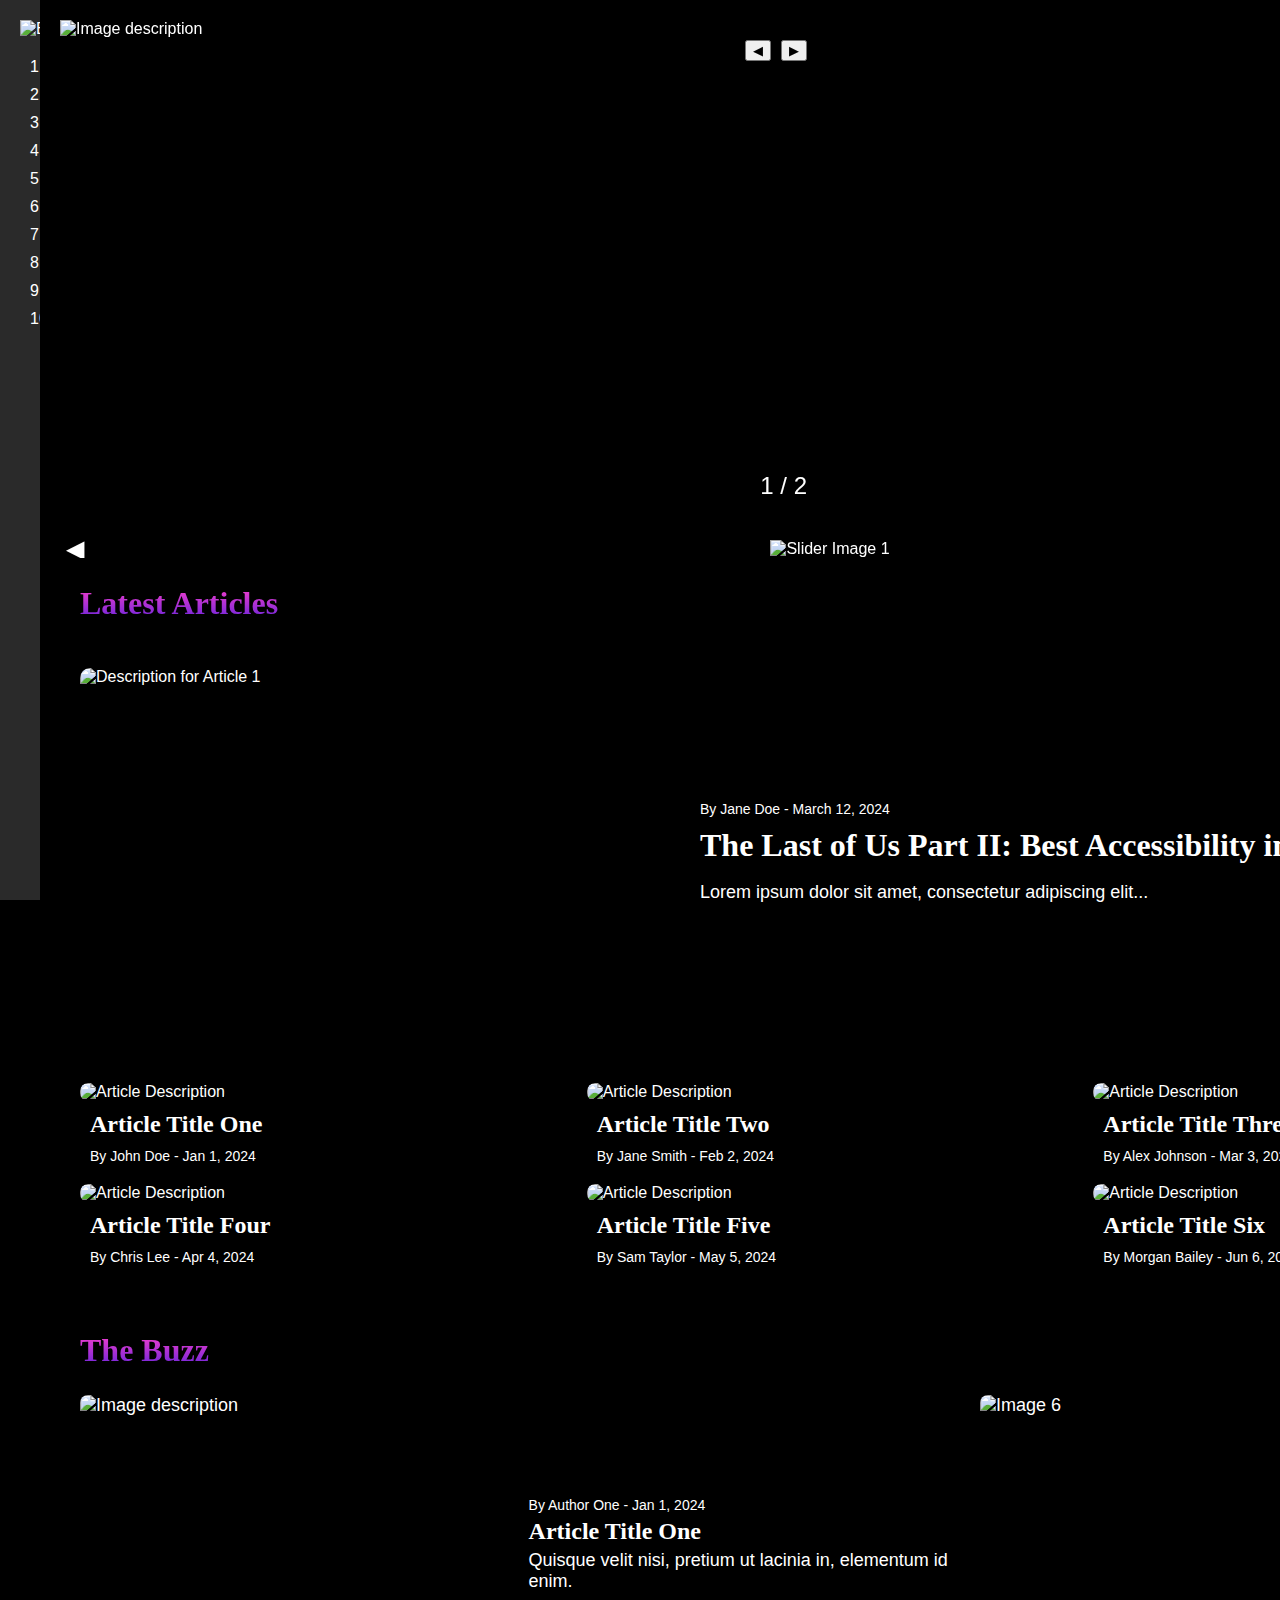
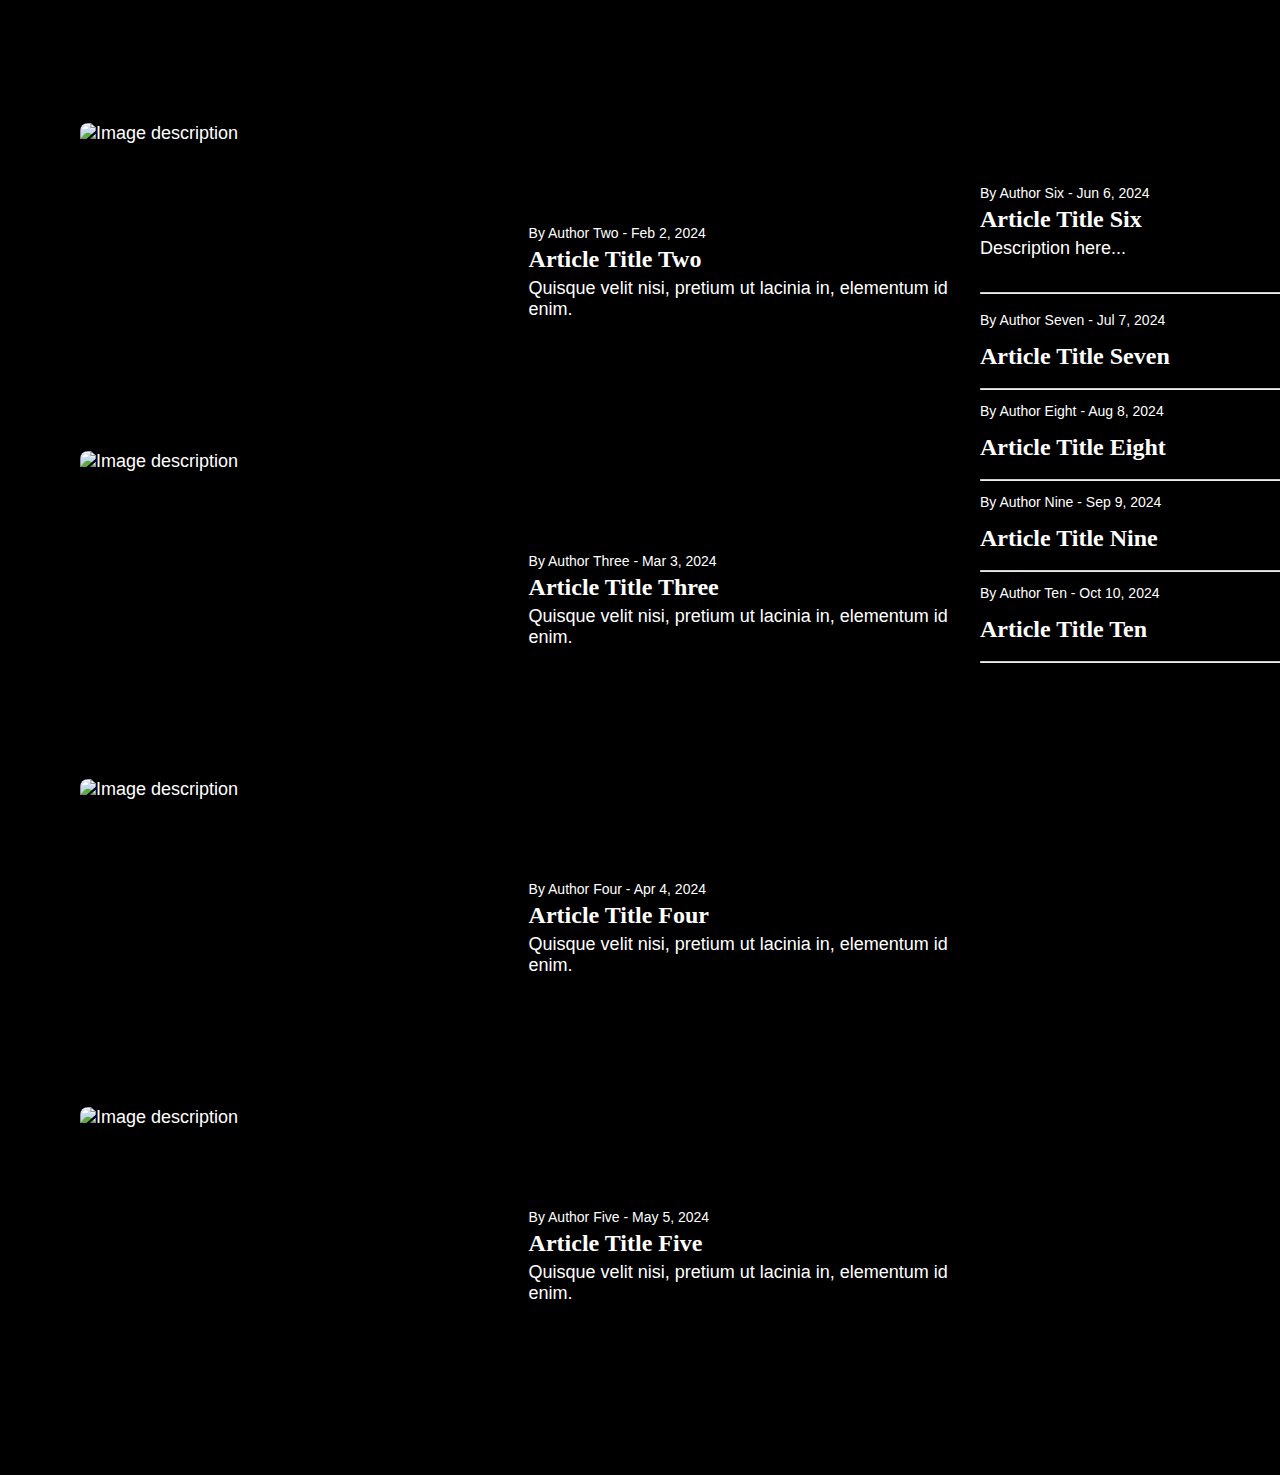
==== index.html @ 654d6846 "up" ====
<!doctype html>
<html lang="en">
<html>
<head>
<title>Enabled Gaming Website</title>
<meta charset="UTF-8">
<meta name="viewport" content="width=device-width, initial-scale=1.0">
<link rel="stylesheet" href="styles.css">
</head>

<body>
<div class="flex-container">

  <!-- Left Sidebar -->
  <aside class="left-sidebar">
    <!-- Logo -->
    <img class="logo" src="path-to-logo.png" alt="EG">

    <!-- Navigation -->
    <ul class="sidebar-nav">
      <li><img src="path-to-icon.png" alt=""> 1</li>
      <li><img src="path-to-icon.png" alt=""> 2</li>
      <li><img src="path-to-icon.png" alt=""> 3</li>
      <li><img src="path-to-icon.png" alt=""> 4</li>
      <li><img src="path-to-icon.png" alt=""> 5</li>
      <li><img src="path-to-icon.png" alt=""> 6</li>
      <li><img src="path-to-icon.png" alt=""> 7</li>
      <li><img src="path-to-icon.png" alt=""> 8</li>
      <li><img src="path-to-icon.png" alt=""> 9</li>
      <li><img src="path-to-icon.png" alt=""> 10</li>
    </ul>
  </aside>

  <!-- Main Content -->
  <main class="content"> 
    <!-- Carousel -->
    <div class="carousel-container">
  <div class="carousel">
    <!-- Carousel Item 1 -->
    <div class="carousel-item">
     <img src="https://via.placeholder.com/765x500" alt="Image description">
      <div class="article-info">
        <h3>Best accessibility in a game</h3>
        <p>Alex Gordon - 23 Dec 2024</p>
      </div>
    </div>
    <!-- Carousel Item 2 -->
    <div class="carousel-item">
      <img src="https://via.placeholder.com/765x500" alt="Image description">
      <div class="article-info">
        <h3>Best accessibility in a game</h3>
        <p>Alex Gordon - 23 Dec 2024</p>
      </div>
    </div>
    <!-- Add more carousel items as needed -->
  </div>
  
  <!-- Carousel Navigation -->
  <div class="carousel-navigation">
    <button onclick="prevSlideCarousel()">◀</button>
    <button onclick="nextSlideCarousel()">▶</button>
  </div>
  
  <!-- Current Article Indicator -->
  <div class="current-article-indicator">1 / 2</div>
</div>      
    
      <!-- 4-Image Slider -->
  <div class="slider-container">
  <button class="slide-arrow prev-slide" onclick="prevSlideSlider()">◀</button>
  <div class="slider">
    <div class="slider-item"><img src="https://via.placeholder.com/276x198" alt="Slider Image 1"></div>
    <div class="slider-item"><img src="https://via.placeholder.com/276x198" alt="Slider Image 2"></div>
    <!-- More slider items as needed -->
  </div>
  <button class="slide-arrow next-slide" onclick="nextSlideSlider()">▶</button>
</div>

    <!-- Latest Articles -->
  <section id="latest-articles" class="articles-section">
  <h2>Latest Articles</h2>
  <div class="articles-grid">
    <!-- Article 1 -->
    <article class="article-card">
      <img src="https://via.placeholder.com/600x375" alt="Description for Article 1" class="article-image">
      <div class="article-text">
        <p class="article-author-date">By Jane Doe - March 12, 2024</p>
        <h3 class="article-title">The Last of Us Part II: Best Accessibility in a Game</h3>
        <p>Lorem ipsum dolor sit amet, consectetur adipiscing elit...</p>
      </div>
    </article>
    <!-- Additional articles here -->
  </div>
</section>
    
   <section id="article-grid-section" class="article-grid-section">
  <div class="article-grid-container">
    <!-- Grid Item 1 -->
    <div class="article-grid-item">
      <img src="https://via.placeholder.com/476x298" alt="Article Description" class="grid-image">
      <h4 class="grid-article-title">Article Title One</h4>
      <p class="grid-article-author-date">By John Doe - Jan 1, 2024</p>
    </div>
    <!-- Grid Item 2 -->
    <div class="article-grid-item">
      <img src="https://via.placeholder.com/476x298" alt="Article Description" class="grid-image">
      <h4 class="grid-article-title">Article Title Two</h4>
      <p class="grid-article-author-date">By Jane Smith - Feb 2, 2024</p>
    </div>
    <!-- Grid Item 3 -->
    <div class="article-grid-item">
      <img src="https://via.placeholder.com/476x298" alt="Article Description" class="grid-image">
      <h4 class="grid-article-title">Article Title Three</h4>
      <p class="grid-article-author-date">By Alex Johnson - Mar 3, 2024</p>
    </div>
    <!-- Grid Item 4 -->
    <div class="article-grid-item">
      <img src="https://via.placeholder.com/476x298" alt="Article Description" class="grid-image">
      <h4 class="grid-article-title">Article Title Four</h4>
      <p class="grid-article-author-date">By Chris Lee - Apr 4, 2024</p>
    </div>
    <!-- Grid Item 5 -->
    <div class="article-grid-item">
      <img src="https://via.placeholder.com/476x298" alt="Article Description" class="grid-image">
      <h4 class="grid-article-title">Article Title Five</h4>
      <p class="grid-article-author-date">By Sam Taylor - May 5, 2024</p>
    </div>
    <!-- Grid Item 6 -->
    <div class="article-grid-item">
      <img src="https://via.placeholder.com/476x298" alt="Article Description" class="grid-image">
      <h4 class="grid-article-title">Article Title Six</h4>
      <p class="grid-article-author-date">By Morgan Bailey - Jun 6, 2024</p>
    </div>
  </div>
</section>

    <!-- Buzz Section -->
 <section class="buzz-section">
        <h2>The Buzz</h2>
        <div class="buzz-grid">
            <!-- First Column -->
            <div class="buzz-col">
                <!-- Row 1 -->
                <div class="buzz-item">
                    <img src="https://via.placeholder.com/476x298" alt="Image description">
                    <div>
                        <p class="author-date">By Author One - Jan 1, 2024</p>
                        <h4 class="article-title">Article Title One</h4>
                        <p class="description">Quisque velit nisi, pretium ut lacinia in, elementum id enim.</p>
                    </div>
                </div>
                <!-- Row 2 -->
                <div class="buzz-item">
                    <img src="https://via.placeholder.com/476x298" alt="Image description">
                    <div>
                        <p class="author-date">By Author Two - Feb 2, 2024</p>
                        <h4 class="article-title">Article Title Two</h4>
                        <p class="description">Quisque velit nisi, pretium ut lacinia in, elementum id enim.</p>
                    </div>
                </div>
                <!-- Row 3 -->
                <div class="buzz-item">
                    <img src="https://via.placeholder.com/476x298" alt="Image description">
                    <div>
                        <p class="author-date">By Author Three - Mar 3, 2024</p>
                        <h4 class="article-title">Article Title Three</h4>
                        <p class="description">Quisque velit nisi, pretium ut lacinia in, elementum id enim.</p>
                    </div>
                </div>
                <!-- Row 4 -->
                <div class="buzz-item">
                    <img src="https://via.placeholder.com/476x298" alt="Image description">
                    <div>
                        <p class="author-date">By Author Four - Apr 4, 2024</p>
                        <h4 class="article-title">Article Title Four</h4>
                        <p class="description">Quisque velit nisi, pretium ut lacinia in, elementum id enim.</p>
                    </div>
                </div>
                <!-- Row 5 -->
                <div class="buzz-item">
                    <img src="https://via.placeholder.com/476x298" alt="Image description">
                    <div>
                        <p class="author-date">By Author Five - May 5, 2024</p>
                        <h4 class="article-title">Article Title Five</h4>
                        <p class="description">Quisque velit nisi, pretium ut lacinia in, elementum id enim.</p>
                    </div>
                </div>
            </div>

            <!-- Second Column -->
           <div class="buzz-col">
      <!-- First Row with Image Above Article Info -->
      <div class="buzz-item">
        <img src="https://via.placeholder.com/600x375" alt="Image 6">
        <div>
          <p class="author-date">By Author Six - Jun 6, 2024</p>
          <h4 class="article-title">Article Title Six</h4>
          <p class="description">Description here...</p>
        </div>
      </div>
                <!-- Row 2 -->
                <div class="buzz-item-text-only">
                  <hr>
                    <p class="author-date">By Author Seven - Jul 7, 2024</p>
                    <h4 class="article-title">Article Title Seven</h4>
                    <hr>
                </div>
                <!-- Row 3 -->
                <div class="buzz-item-text-only">
                    <p class="author-date">By Author Eight - Aug 8, 2024</p>
                    <h4 class="article-title">Article Title Eight</h4>
                    <hr>
                </div>
                <!-- Row 4 -->
                <div class="buzz-item-text-only">
                    <p class="author-date">By Author Nine - Sep 9, 2024</p>
                    <h4 class="article-title">Article Title Nine</h4>
                    <hr>
                </div>
                <!-- Row 5 -->
                <div class="buzz-item-text-only">
                    <p class="author-date">By Author Ten - Oct 10, 2024</p>
                    <h4 class="article-title">Article Title Ten</h4>
                    <hr>
                </div>
            </div>
        </div>
    </section>

 </main>

  <!-- Right Sidebar -->
  <aside class="right-sidebar">
    <!-- Search bar container -->
    <div class="searchbar-container">
      <img class="searchbar-icon" src="path-to-search-icon.png" alt="I">
      <input class="searchbar" type="search" placeholder="Search...">
      <img class="searchbar-icon right" src="path-to-search-icon.png" alt="I">
    </div>

    <!-- Recent Articles -->
    <div class="recent-articles">
      <h3>Recent Articles</h3>
      <ul class="sidebar-nav">
        <!-- Replace with actual articles and paths to icons -->
        <li><img src="path-to-article-image.jpg" alt=""> Article 1</li>
        <li><img src="path-to-article-image.jpg" alt=""> Article 2</li>
        <li><img src="path-to-article-image.jpg" alt=""> Article 3</li>
        <li><img src="path-to-article-image.jpg" alt=""> Article 4</li>
        <li><img src="path-to-article-image.jpg" alt=""> Article 5</li>
        <li><img src="path-to-article-image.jpg" alt=""> Article 6</li>
      </ul>
    </div>
    <!-- Back to Top -->
    <button id="backToTopBtn" aria-label="Back to Top" style="cursor: pointer; background: none; border: none;">
        <svg xmlns="http://www.w3.org/2000/svg" width="24" height="24" viewBox="0 0 24 24" fill="none" stroke="white" stroke-width="2" stroke-linecap="round" stroke-linejoin="round" class="feather feather-chevron-up">
            <polyline points="18 15 12 9 6 15"></polyline>
        </svg>
    </button>
    </div>

    <script src="myScript.js"></script>

</body> 
</html>
---- styles.css ----
body {
    font-family: 'GepesteV', NOMA , sans-serif;
    background-color: black;
    color: white;
    margin: 0;
    padding: 0;
    display: flex;
    flex-direction: column;
  }

  .flex-container {
    display: flex;
    flex-wrap: nowrap;
    justify-content: space-between;
  }

.left-sidebar {
  width: 70px;
  overflow-x: hidden;
  background-color: #2a2a2a;
    padding: 20px;
    box-sizing: border-box;
    position: sticky;
    top: 0;
    height: 100vh;
    overflow-y: hidden;
}

.right-sidebar {
  width: 350px;
  overflow-x: hidden;
  background-color: #2a2a2a;
    padding: 20px;
    box-sizing: border-box;
    position: sticky;
    top: 0;
    height: 70vh;
    overflow-y: hidden;
    border-radius: 0 0 0 8px;
}

  .logo {
    display: block;
    width: 100px; /* Adjust logo width */
    margin-bottom: 20px;
  }

  .searchbar-container {
    position: relative;
    margin-bottom: 20px;
    color: black;
  }

  .searchbar {
    padding: 10px 40px 10px 40px; /* Add left and right padding */
    width: calc(100% - 10px); /* Adjust for padding and icon width */
    box-sizing: border-box;
  }

  .searchbar-icon {
    position: absolute;
    left: 10px;
    top: 50%;
    transform: translateY(-50%);
  }

  .searchbar-icon.right {
    left: auto;
    right: 20px;
  }

  .sidebar-nav {
    list-style: none;
    padding: 0;
  }

  .sidebar-nav li {
    display: flex;
    align-items: center;
    margin-bottom: 10px;
  }

  .sidebar-nav li img {
    width: 24px;
    margin-right: 10px;
  }

  .recent-articles {
    margin-bottom: 20px;
    font-family: 'NOMA';
  }

  .recent-articles h3 {
    display: flex;
    align-items: center;
    margin-bottom: 10px;
    font-family: 'NOMA';
  }

  .recent-articles h3 img {
    margin-right: 10px;
    
  }

  .article {
    background-color: #333;
    border-radius: 5px;
    margin-bottom: 20px;
    overflow: hidden;
  }

  .article img {
    display: block;
    width: 100%;
    height: auto;
  }

  .article-text {
    padding: 15px;
  }

  .article-text h2 {
    margin-top: 0;
  }

  .back-to-top {
    text-align: center;
    cursor: pointer;
    margin-top: 20px;
  }

  .back-to-top img {
    width: 30px; /* Size of back to top arrow */
  }

  .content {
    flex-grow: 1;
    padding: 20px;
  }

  /* Responsive adjustments */
  @media (max-width: 768px) {
    .flex-container {
      flex-direction: column;
    }

    .content {
      width: 100%;
      padding: 15px;
    }
  }

.carousel-container {
    position: relative;
    overflow: hidden;
    max-width: 55%;
    height: 520px; /* Adjust height as needed */
    margin-bottom: 0px;
  }

  .carousel {
    display: flex;
    transition: transform 0.5s ease;
  }

  .carousel-item {
    min-width: 100%;
    flex: 0 0 auto;
  }
  .carousel-item h3 {
    font-size: 32px;
    margin-top: -95px;
    margin-left: 20px;
    font-family: 'NOMA';

}
.carousel-item p {
    font-size: 14px;
    margin-left: 20px;
    margin-top: -20px;
}

.slider-container {
  position: relative;
  overflow: hidden;
  display: flex;
  align-items: center; /* Vertically center the content */
  padding: 0 20px; /* Adjust this padding to create space for the arrows */
}

.slider {
  display: flex;
  flex-grow: 1; /* Ensures the slider takes up the available space */
  transition: transform 0.5s ease;
  width: calc(100% - 60px); /* Compensates for the padding added to the container */
  margin: 0 auto; /* Centers the slider within the container */
}

.slider-item {
  flex: 0 0 100%; /* Ensures each item is the full width of the slider */
  display: flex;
  justify-content: center; /* Center image horizontally */
  align-items: center; /* Center image vertically */
}

.slider-item img {
  max-width: 100%; /* Adjust based on your needs */
  height: auto; /* Maintain aspect ratio */
}

.slide-arrow {
  position: absolute;
  top: 50%;
  transform: translateY(-50%);
  background: none;
  border: none;
  cursor: pointer;
  z-index: 100;
   color: white; /* Or a color that contrasts with your slider's background */
  font-size: 24px; /* Adjust size as needed for visibility */
}

.prev-slide {
  left: 0px; /* Position the left arrow closer to the edge of the slider container */
}

.next-slide {
  right: 0px; /* Position the right arrow closer to the edge of the slider container */
}

.carousel-navigation {
  position: absolute;
  top: 20px;
  right: 100px;
  display: flex;
  gap: 10px;
}

.article-info {
  position: relative;
  bottom: 30px;
  left: 0px;
  color: white; /* Adjust based on your carousel item background */
  z-index: 2; /* Ensure it's above the carousel image */
 
  }

.current-article-indicator {
  position: absolute;
  bottom: 40px;
  right: 100px;
  color: white; /* Adjust as needed */
  font-size: 24px;
}

#backToTopBtn {
  position: absolute;
  bottom: 20px; /* Distance from the bottom of the sidebar */
  left: 50%; /* Center horizontally */
  transform: translateX(-50%); /* Adjusts for the button's width to truly center it */
  display: none; /* Initially hidden, shown via JavaScript */
  /* Additional styling for the button */
}

.articles-section h2 {
  /* Section title styles */
  color: #ffffff;
  padding-left: 20px;
  font-size: 32px;
  background: -webkit-linear-gradient(90deg, rgba(97,35,219,1) 0%, rgba(255,64,204,1) 100%);
-webkit-background-clip: text;
  -webkit-text-fill-color: transparent;
  font-family: 'NOMA';
}

.articles-grid {
  display: flex;
  flex-direction: column;
  gap: 20px;
  max-width: 1500px;
  margin: 0 auto; /* Centers the sections in the page */
  padding: 20px; /* Adds some padding inside each section */
}

.article-card {
  display: flex;
  align-items: center;
  background-color: ;
  color: #ffffff;
  border-radius: 10px;
  overflow: hidden;
}

.article-image {
  width: 600px;
  height: 375px;
  object-fit: cover;
  border-radius: 8px 8px 8px 8px;
}

.article-text {
  padding: 20px;
  flex-grow: 1;
  font-size: 18px;
}

.article-title {
  margin: 0;
  font-size: 32px;
  font-family: 'NOMA';
}

.article-author-date {
  margin: 10px 0;
  font-size: 14px;
  color: #ffffff;
}

.article-grid-container {
  display: grid;
  grid-template-columns: repeat(3, 1fr); /* Creates three columns */
  grid-template-rows: repeat(2, auto); /* Creates two rows with height as needed */
  gap: 20px; /* Space between grid items */
  padding: 20px; /* Optional: Padding around the entire grid */
}

.article-grid-item {
  background-color: ; /* Or any color you prefer */
  color: #ffffff; /* For the text color */
  border-radius: 8px; /* Optional: for rounded corners */
  overflow: hidden; /* Keeps the content within the grid item boundaries */
  
}

.grid-image {
  width: 100%; /* Ensures the image covers the cell width */
  height: auto; /* Adjusts height automatically */
  object-fit: cover; /* Ensures the image covers the assigned area */
  border-radius: 8px 8px 8px 8px; /* Rounds the top corners */
}

.grid-article-title {
  font-size: 24px; /* Adjust as necessary */
  margin: 10px; /* Spacing around the title */
  font-family: 'NOMA';
}

.grid-article-author-date {
  font-size: 14px; /* Adjust as necessary */
  color: #ffffff; /* Slightly lighter text color for the author and date */
  margin: 0 10px 0px; /* Spacing around the author and date */
}
   /* Styles for Buzz Section */
.buzz-col:first-child .buzz-item {
  margin-bottom: 30px; /* Increased spacing */

}  
.buzz-section {
  max-width: 1500px;
  padding: 20px;
  
}

.buzz-section h2 {
  text-align: left;
  font-size: 32px;
  background: -webkit-linear-gradient(90deg, rgba(97,35,219,1) 0%, rgba(255,64,204,1) 100%);
-webkit-background-clip: text;
  -webkit-text-fill-color: transparent;
  font-family: 'NOMA';
}

.buzz-grid {
  display: flex;
  gap: 20px;
}

.buzz-col {
  flex: 1;
  
}

/* Styles for items with images and text side by side */
.buzz-item {
  display: flex;
  align-items: center;
  gap: 10px;
  margin-bottom: 20px; /* Existing spacing between rows */
  min-width: 880px;
}

.buzz-item img {
  width: 476px;
  height: 298px;
  border-radius: 8px 8px 8px 8px;
}

/* Adjusting the second column's first item layout */
.buzz-col:nth-child(2) .buzz-item:first-child {
  flex-direction: column;
  align-items: flex-start;
}

.buzz-col:nth-child(2) .buzz-item:first-child img {
  width: 600px;
  height: 375px; 
  overflow: hidden;
  object-fit: cover;
}


.buzz-item-text-only {
  display: flex;
  flex-direction: column;
  gap: 5px;
  max-width: 600px;
}

.buzz-item-text-only hr {
  border-top: 1px solid #ccc;
  width: 100%;
 
}

.author-date, .article-title, .description {
  margin: 5px 0; 
}
.buzz-section h4 {
  font-size: 24px;
  font-family: 'NOMA';
  
}

.buzz-item, .author-date {
  font-size: 14px;
 
  }
.buzz-item, .description {
  font-size: 18px;
  }
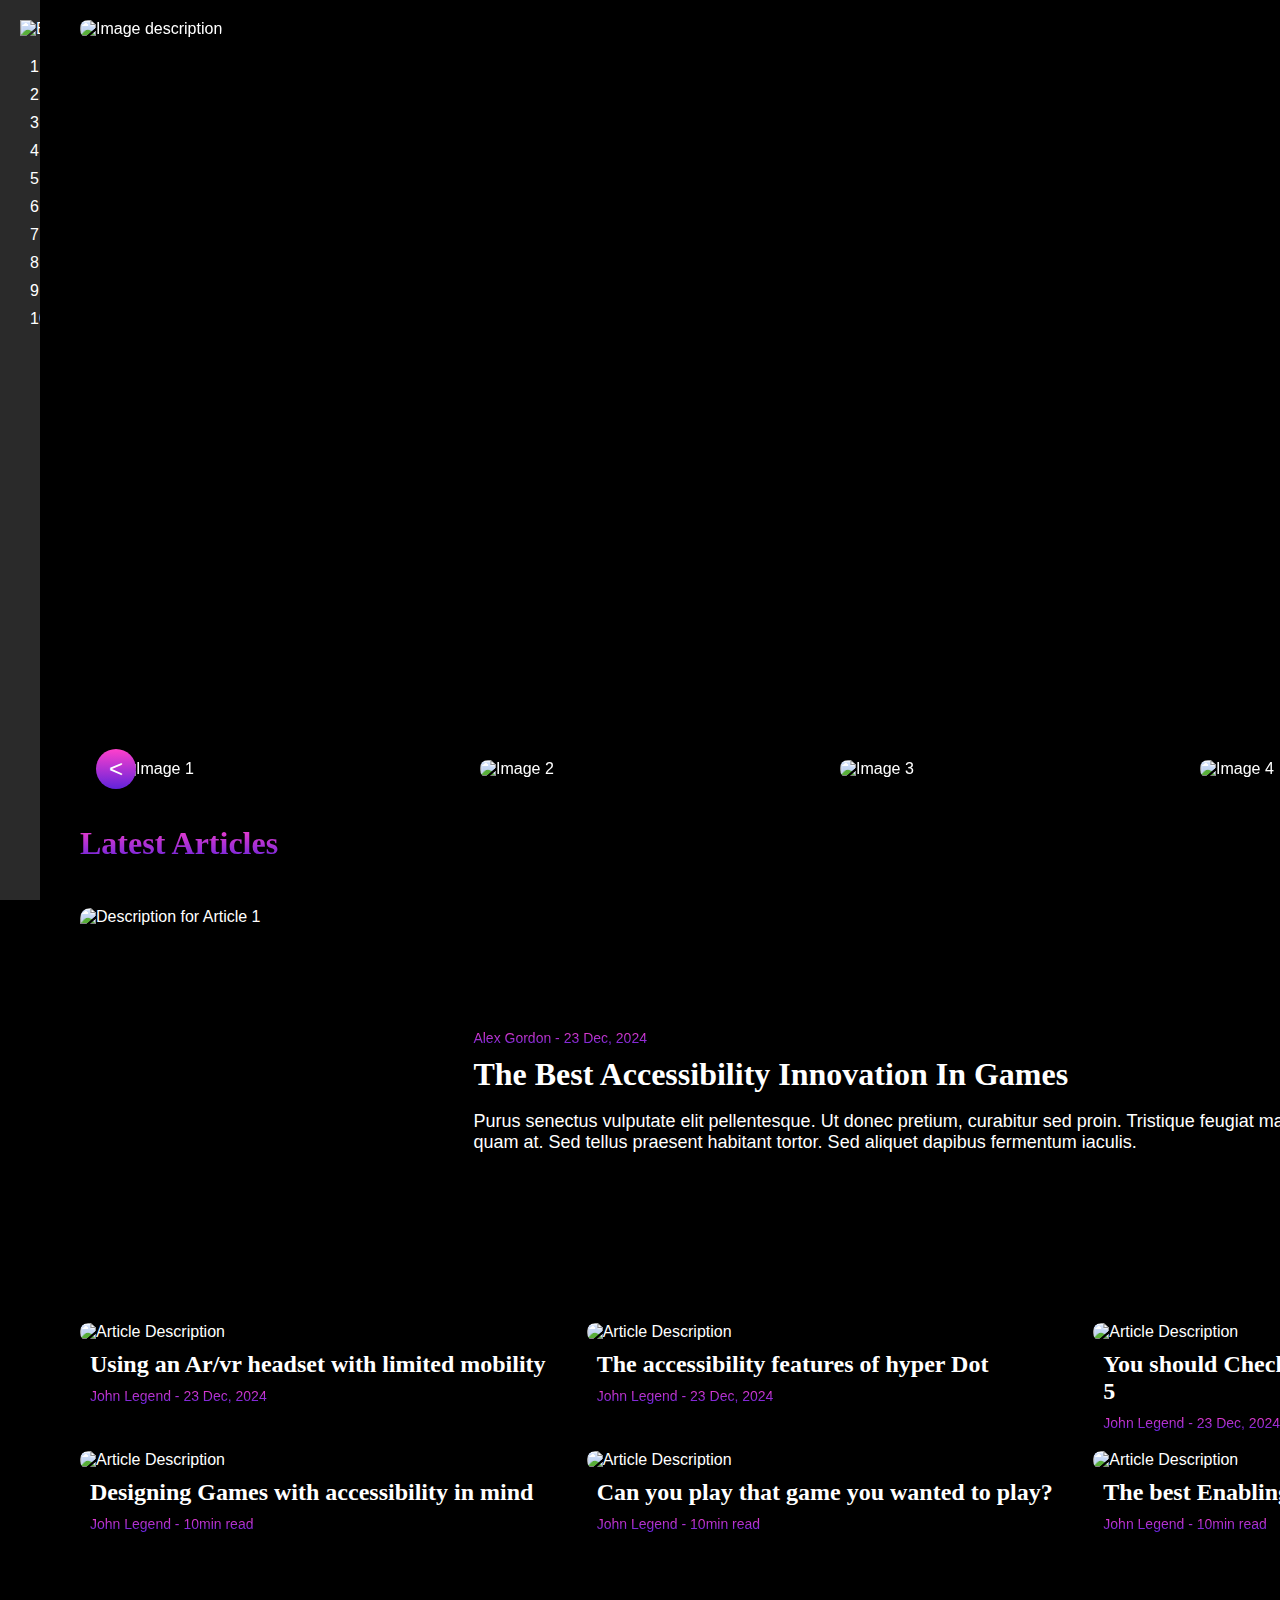
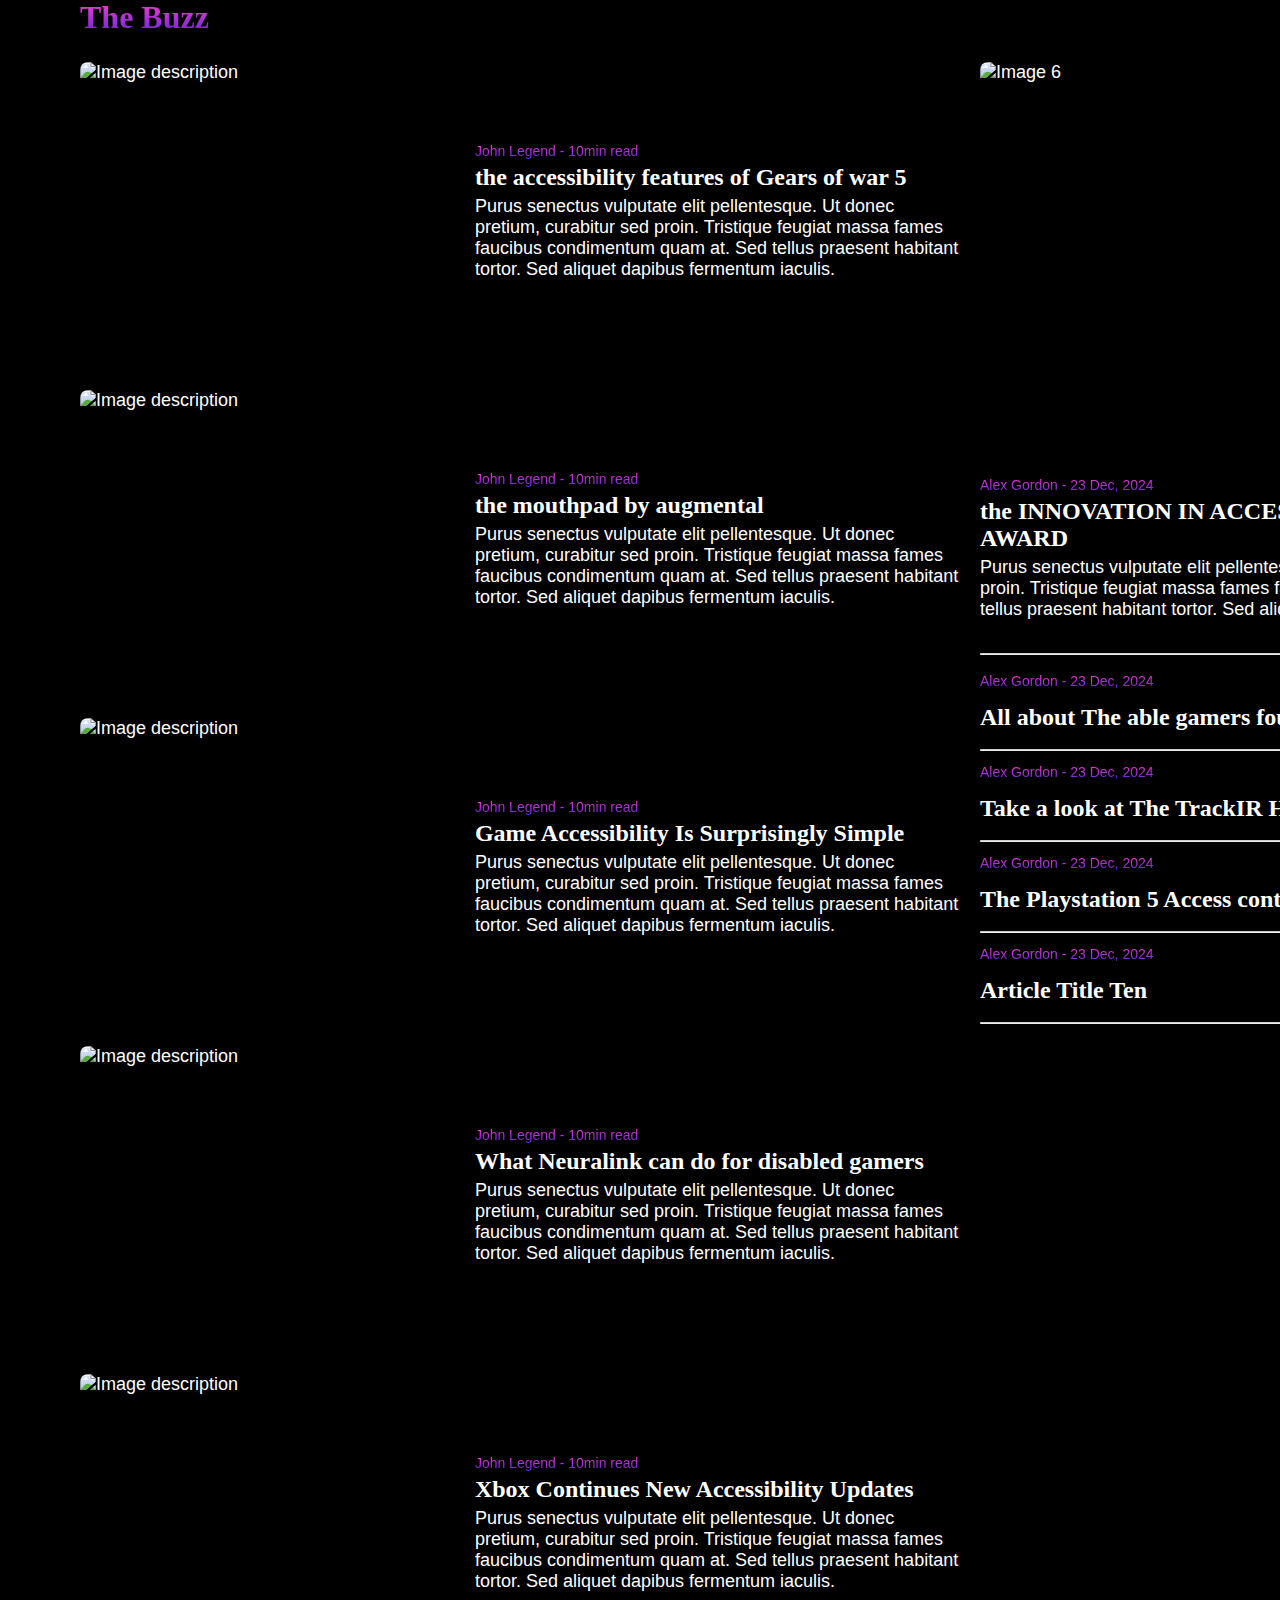
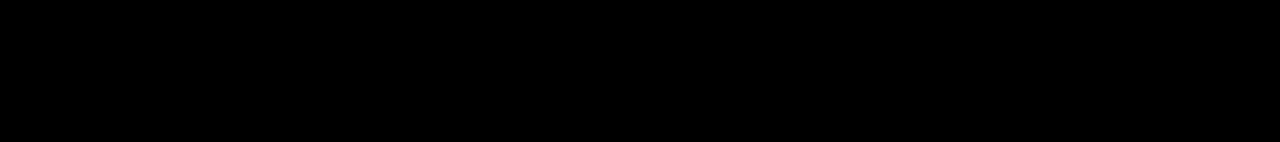
==== commit faddcf4f: "new" ====
--- a/index.html
+++ b/index.html
@@ -9,226 +9,226 @@
 </head>
 
 <body>
-<div class="flex-container">
-
-  <!-- Left Sidebar -->
-  <aside class="left-sidebar">
-    <!-- Logo -->
-    <img class="logo" src="path-to-logo.png" alt="EG">
-
-    <!-- Navigation -->
-    <ul class="sidebar-nav">
-      <li><img src="path-to-icon.png" alt=""> 1</li>
-      <li><img src="path-to-icon.png" alt=""> 2</li>
-      <li><img src="path-to-icon.png" alt=""> 3</li>
-      <li><img src="path-to-icon.png" alt=""> 4</li>
-      <li><img src="path-to-icon.png" alt=""> 5</li>
-      <li><img src="path-to-icon.png" alt=""> 6</li>
-      <li><img src="path-to-icon.png" alt=""> 7</li>
-      <li><img src="path-to-icon.png" alt=""> 8</li>
-      <li><img src="path-to-icon.png" alt=""> 9</li>
-      <li><img src="path-to-icon.png" alt=""> 10</li>
-    </ul>
-  </aside>
-
+  <div class="flex-container">
+     <!-- Left Sidebar -->
+     <aside class="left-sidebar">
+     <!-- Logo -->
+     <img class="logo" src="path-to-logo.png" alt="EG">
+     <!-- Navigation -->
+       <ul class="sidebar-nav">
+         <li><img src="path-to-icon.png" alt=""> 1</li>
+         <li><img src="path-to-icon.png" alt=""> 2</li>
+         <li><img src="path-to-icon.png" alt=""> 3</li>
+         <li><img src="path-to-icon.png" alt=""> 4</li>
+         <li><img src="path-to-icon.png" alt=""> 5</li>
+         <li><img src="path-to-icon.png" alt=""> 6</li>
+         <li><img src="path-to-icon.png" alt=""> 7</li>
+         <li><img src="path-to-icon.png" alt=""> 8</li>
+         <li><img src="path-to-icon.png" alt=""> 9</li>
+         <li><img src="path-to-icon.png" alt=""> 10</li>
+       </ul>
+     </aside>
   <!-- Main Content -->
   <main class="content"> 
-    <!-- Carousel -->
-    <div class="carousel-container">
+  <!-- Carousel -->
+  <div class="carousel-container">
   <div class="carousel">
-    <!-- Carousel Item 1 -->
-    <div class="carousel-item">
-     <img src="https://via.placeholder.com/765x500" alt="Image description">
-      <div class="article-info">
-        <h3>Best accessibility in a game</h3>
-        <p>Alex Gordon - 23 Dec 2024</p>
-      </div>
-    </div>
-    <!-- Carousel Item 2 -->
-    <div class="carousel-item">
-      <img src="https://via.placeholder.com/765x500" alt="Image description">
-      <div class="article-info">
-        <h3>Best accessibility in a game</h3>
-        <p>Alex Gordon - 23 Dec 2024</p>
-      </div>
-    </div>
-    <!-- Add more carousel items as needed -->
-  </div>
-  
-  <!-- Carousel Navigation -->
-  <div class="carousel-navigation">
-    <button onclick="prevSlideCarousel()">◀</button>
-    <button onclick="nextSlideCarousel()">▶</button>
-  </div>
-  
-  <!-- Current Article Indicator -->
-  <div class="current-article-indicator">1 / 2</div>
+  <!-- Carousel Item 1 -->
+   <div class="carousel-item">
+    <img src="https://via.placeholder.com/1500x700" alt="Image description">
+     <div class="article-info">
+       <h3>The Last of Us Part II: Best accessibility in a game</h3>
+       <p>Alex Gordon - 23 Dec 2024</p>
+     </div>
+   </div>
+   <!-- Carousel Item 2 -->
+   <div class="carousel-item">
+     <img src="https://via.placeholder.com/1500x700" alt="Image description">
+     <div class="article-info">
+     <h3>The best Enabling Tech to get you gaming</h3>
+     <p>Alex Gordon - 23 Dec 2024</p>
+   </div>
+ </div>
+ <!-- Add more carousel items as needed -->
+ </div>
+ <!-- Carousel Navigation -->
+ <div class="carousel-navigation">
+   <button onclick="prevSlideCarousel()">◀</button>
+   <button onclick="nextSlideCarousel()">▶</button>
+ </div>
+ <!-- Current Article Indicator -->
+ <div class="current-article-indicator">1 / 2</div>
 </div>      
-    
-      <!-- 4-Image Slider -->
+ <!-- 4-Image Slider -->
   <div class="slider-container">
-  <button class="slide-arrow prev-slide" onclick="prevSlideSlider()">◀</button>
   <div class="slider">
-    <div class="slider-item"><img src="https://via.placeholder.com/276x198" alt="Slider Image 1"></div>
-    <div class="slider-item"><img src="https://via.placeholder.com/276x198" alt="Slider Image 2"></div>
-    <!-- More slider items as needed -->
-  </div>
-  <button class="slide-arrow next-slide" onclick="nextSlideSlider()">▶</button>
-</div>
-
-    <!-- Latest Articles -->
-  <section id="latest-articles" class="articles-section">
-  <h2>Latest Articles</h2>
-  <div class="articles-grid">
-    <!-- Article 1 -->
-    <article class="article-card">
-      <img src="https://via.placeholder.com/600x375" alt="Description for Article 1" class="article-image">
-      <div class="article-text">
-        <p class="article-author-date">By Jane Doe - March 12, 2024</p>
-        <h3 class="article-title">The Last of Us Part II: Best Accessibility in a Game</h3>
-        <p>Lorem ipsum dolor sit amet, consectetur adipiscing elit...</p>
-      </div>
-    </article>
-    <!-- Additional articles here -->
-  </div>
-</section>
-    
+ <!-- Slide 1 -->
+  <div class="slide">
+    <img src="https://via.placeholder.com/276x198" alt="Image 1">
+    <img src="https://via.placeholder.com/276x198" alt="Image 2">
+    <img src="https://via.placeholder.com/276x198" alt="Image 3">
+    <img src="https://via.placeholder.com/276x198" alt="Image 4">
+  </div>
+ <!-- Slide 2 -->
+  <div class="slide">
+    <img src="https://via.placeholder.com/276x198" alt="Image 5">
+    <img src="https://via.placeholder.com/276x198" alt="Image 6">
+    <img src="https://via.placeholder.com/276x198" alt="Image 7">
+    <img src="https://via.placeholder.com/276x198" alt="Image 8">
+  </div>
+ </div>
+ <!-- Navigation Arrows -->
+ <button class="slide-arrow left-arrow">&lt;</button>
+ <button class="slide-arrow right-arrow">&gt;</button>
+</div>
+ <!-- Latest Articles -->
+ <section id="latest-articles" class="articles-section">
+ <h2>Latest Articles</h2>
+ <div class="articles-grid">
+ <!-- Article 1 -->
+ <article class="article-card">
+    <img src="https://via.placeholder.com/600x375" alt="Description for Article 1" class="article-image">
+    <div class="article-text">
+    <p class="article-author-date">Alex Gordon - 23 Dec, 2024</p>
+    <h3 class="article-title">The Best Accessibility Innovation In Games</h3>
+    <p>Purus senectus vulputate elit pellentesque. Ut donec pretium, curabitur sed proin.            Tristique feugiat massa fames faucibus condimentum quam at. Sed tellus praesent                habitant tortor. Sed aliquet dapibus fermentum iaculis.</p>
+   </div>
+ </article>
+ <!-- Additional articles here -->
+</div>
+ </section>
    <section id="article-grid-section" class="article-grid-section">
   <div class="article-grid-container">
     <!-- Grid Item 1 -->
     <div class="article-grid-item">
       <img src="https://via.placeholder.com/476x298" alt="Article Description" class="grid-image">
-      <h4 class="grid-article-title">Article Title One</h4>
-      <p class="grid-article-author-date">By John Doe - Jan 1, 2024</p>
+      <h4 class="grid-article-title">Using an Ar/vr headset with limited mobility</h4>
+      <p class="grid-article-author-date">John Legend - 23 Dec, 2024</p>
     </div>
     <!-- Grid Item 2 -->
     <div class="article-grid-item">
       <img src="https://via.placeholder.com/476x298" alt="Article Description" class="grid-image">
-      <h4 class="grid-article-title">Article Title Two</h4>
-      <p class="grid-article-author-date">By Jane Smith - Feb 2, 2024</p>
+      <h4 class="grid-article-title">The accessibility features of hyper Dot</h4>
+      <p class="grid-article-author-date">John Legend - 23 Dec, 2024</p>
     </div>
     <!-- Grid Item 3 -->
     <div class="article-grid-item">
       <img src="https://via.placeholder.com/476x298" alt="Article Description" class="grid-image">
-      <h4 class="grid-article-title">Article Title Three</h4>
-      <p class="grid-article-author-date">By Alex Johnson - Mar 3, 2024</p>
+      <h4 class="grid-article-title">You should Check out The Tobii Eye Tracker 5</h4>
+      <p class="grid-article-author-date">John Legend - 23 Dec, 2024</p>
     </div>
     <!-- Grid Item 4 -->
     <div class="article-grid-item">
       <img src="https://via.placeholder.com/476x298" alt="Article Description" class="grid-image">
-      <h4 class="grid-article-title">Article Title Four</h4>
-      <p class="grid-article-author-date">By Chris Lee - Apr 4, 2024</p>
+      <h4 class="grid-article-title">Designing Games with accessibility in mind</h4>
+      <p class="grid-article-author-date">John Legend - 10min read</p>
     </div>
     <!-- Grid Item 5 -->
     <div class="article-grid-item">
       <img src="https://via.placeholder.com/476x298" alt="Article Description" class="grid-image">
-      <h4 class="grid-article-title">Article Title Five</h4>
-      <p class="grid-article-author-date">By Sam Taylor - May 5, 2024</p>
+      <h4 class="grid-article-title">Can you play that game you wanted to play?</h4>
+      <p class="grid-article-author-date">John Legend - 10min read</p>
     </div>
     <!-- Grid Item 6 -->
     <div class="article-grid-item">
       <img src="https://via.placeholder.com/476x298" alt="Article Description" class="grid-image">
-      <h4 class="grid-article-title">Article Title Six</h4>
-      <p class="grid-article-author-date">By Morgan Bailey - Jun 6, 2024</p>
+      <h4 class="grid-article-title">The best Enabling Tech to get you gaming</h4>
+      <p class="grid-article-author-date">John Legend - 10min read</p>
     </div>
   </div>
 </section>
-
-    <!-- Buzz Section -->
- <section class="buzz-section">
-        <h2>The Buzz</h2>
-        <div class="buzz-grid">
-            <!-- First Column -->
-            <div class="buzz-col">
-                <!-- Row 1 -->
-                <div class="buzz-item">
-                    <img src="https://via.placeholder.com/476x298" alt="Image description">
-                    <div>
-                        <p class="author-date">By Author One - Jan 1, 2024</p>
-                        <h4 class="article-title">Article Title One</h4>
-                        <p class="description">Quisque velit nisi, pretium ut lacinia in, elementum id enim.</p>
-                    </div>
-                </div>
-                <!-- Row 2 -->
-                <div class="buzz-item">
-                    <img src="https://via.placeholder.com/476x298" alt="Image description">
-                    <div>
-                        <p class="author-date">By Author Two - Feb 2, 2024</p>
-                        <h4 class="article-title">Article Title Two</h4>
-                        <p class="description">Quisque velit nisi, pretium ut lacinia in, elementum id enim.</p>
-                    </div>
-                </div>
-                <!-- Row 3 -->
-                <div class="buzz-item">
-                    <img src="https://via.placeholder.com/476x298" alt="Image description">
-                    <div>
-                        <p class="author-date">By Author Three - Mar 3, 2024</p>
-                        <h4 class="article-title">Article Title Three</h4>
-                        <p class="description">Quisque velit nisi, pretium ut lacinia in, elementum id enim.</p>
-                    </div>
-                </div>
-                <!-- Row 4 -->
-                <div class="buzz-item">
-                    <img src="https://via.placeholder.com/476x298" alt="Image description">
-                    <div>
-                        <p class="author-date">By Author Four - Apr 4, 2024</p>
-                        <h4 class="article-title">Article Title Four</h4>
-                        <p class="description">Quisque velit nisi, pretium ut lacinia in, elementum id enim.</p>
-                    </div>
-                </div>
-                <!-- Row 5 -->
-                <div class="buzz-item">
-                    <img src="https://via.placeholder.com/476x298" alt="Image description">
-                    <div>
-                        <p class="author-date">By Author Five - May 5, 2024</p>
-                        <h4 class="article-title">Article Title Five</h4>
-                        <p class="description">Quisque velit nisi, pretium ut lacinia in, elementum id enim.</p>
-                    </div>
-                </div>
-            </div>
-
-            <!-- Second Column -->
-           <div class="buzz-col">
-      <!-- First Row with Image Above Article Info -->
+<!-- Buzz Section -->
+<section class="buzz-section">
+      <h2>The Buzz</h2>
+      <div class="buzz-grid">
+<!-- First Column -->
+      <div class="buzz-col">
+      <!-- Row 1 -->
       <div class="buzz-item">
-        <img src="https://via.placeholder.com/600x375" alt="Image 6">
+      <img src="https://via.placeholder.com/476x298" alt="Image description">
+      <div>
+        <p class="author-date">John Legend - 10min read</p>
+        <h4 class="article-title">the accessibility features of Gears of war 5</h4>
+        <p class="description">Purus senectus vulputate elit pellentesque. Ut donec               pretium, curabitur sed proin. Tristique feugiat massa fames faucibus condimentum           quam at. Sed tellus praesent habitant tortor. Sed aliquet dapibus fermentum               iaculis.</p>
+        </div>
+        </div>
+<!-- Row 2 -->
+        <div class="buzz-item">
+          <img src="https://via.placeholder.com/476x298" alt="Image description">
         <div>
-          <p class="author-date">By Author Six - Jun 6, 2024</p>
-          <h4 class="article-title">Article Title Six</h4>
-          <p class="description">Description here...</p>
-        </div>
+          <p class="author-date">John Legend - 10min read</p>
+          <h4 class="article-title">the mouthpad by augmental</h4>
+          <p class="description">Purus senectus vulputate elit pellentesque. Ut donec               pretium, curabitur sed proin. Tristique feugiat massa fames faucibus condimentum           quam at. Sed tellus praesent habitant tortor. Sed aliquet dapibus fermentum               iaculis.</p>
+        </div>
+       </div>
+<!-- Row 3 -->
+        <div class="buzz-item">
+          <img src="https://via.placeholder.com/476x298" alt="Image description">
+         <div>
+          <p class="author-date">John Legend - 10min read</p>
+          <h4 class="article-title">Game Accessibility Is Surprisingly Simple</h4>
+          <p class="description">Purus senectus vulputate elit pellentesque. Ut donec               pretium, curabitur sed proin. Tristique feugiat massa fames faucibus condimentum           quam at. Sed tellus praesent habitant tortor. Sed aliquet dapibus fermentum               iaculis.</p>
+         </div>
+        </div>
+<!-- Row 4 -->
+ <div class="buzz-item">
+  <img src="https://via.placeholder.com/476x298" alt="Image description">
+ <div>
+  <p class="author-date">John Legend - 10min read</p>
+  <h4 class="article-title">What Neuralink can do for disabled gamers</h4>
+  <p class="description">Purus senectus vulputate elit pellentesque. Ut donec               pretium, curabitur sed proin. Tristique feugiat massa fames faucibus condimentum           quam at. Sed tellus praesent habitant tortor. Sed aliquet dapibus fermentum               iaculis.</p>
+ </div>
+</div>
+<!-- Row 5 -->
+ <div class="buzz-item">
+    <img src="https://via.placeholder.com/476x298" alt="Image description">
+    <div>
+      <p class="author-date">John Legend - 10min read</p>
+      <h4 class="article-title">Xbox Continues New Accessibility Updates</h4>
+      <p class="description">Purus senectus vulputate elit pellentesque. Ut donec               pretium, curabitur sed proin. Tristique feugiat massa fames faucibus condimentum           quam at. Sed tellus praesent habitant tortor. Sed aliquet dapibus fermentum               iaculis.</p>
+  </div>
+ </div>
+</div>
+<!-- Second Column -->
+ <div class="buzz-col">
+  <!-- First Row with Image Above Article Info -->
+   <div class="buzz-item">
+     <img src="https://via.placeholder.com/600x400" alt="Image 6">
+     <div>
+       <p class="author-date">Alex Gordon - 23 Dec, 2024</p>
+       <h4 class="article-title">the INNOVATION IN ACCESSIBILITY AWARD</h4>
+       <p class="description">Purus senectus vulputate elit pellentesque. Ut donec                pretium, curabitur sed proin. Tristique feugiat massa fames faucibus condimentum          quam at. Sed tellus praesent habitant tortor. Sed aliquet dapibus fermentum                iaculis.</p>
+     </div>
+   </div>
+       <!-- Row 2 -->
+       <div class="buzz-item-text-only">
+          <hr>
+          <p class="author-date">Alex Gordon - 23 Dec, 2024</p>
+          <h4 class="article-title">All about The able gamers foundation</h4>
+          <hr>
+        </div>
+        <!-- Row 3 -->
+        <div class="buzz-item-text-only">
+          <p class="author-date">Alex Gordon - 23 Dec, 2024</p>
+          <h4 class="article-title">Take a look at The TrackIR Head tracking device</h4>
+          <hr>
+        </div>
+        <!-- Row 4 -->
+        <div class="buzz-item-text-only">
+          <p class="author-date">Alex Gordon - 23 Dec, 2024</p>
+          <h4 class="article-title">The Playstation 5 Access controller</h4>
+          <hr>
+        </div>
+        <!-- Row 5 -->
+        <div class="buzz-item-text-only">
+          <p class="author-date">Alex Gordon - 23 Dec, 2024</p>
+          <h4 class="article-title">Article Title Ten</h4>
+          <hr>
+       </div>
       </div>
-                <!-- Row 2 -->
-                <div class="buzz-item-text-only">
-                  <hr>
-                    <p class="author-date">By Author Seven - Jul 7, 2024</p>
-                    <h4 class="article-title">Article Title Seven</h4>
-                    <hr>
-                </div>
-                <!-- Row 3 -->
-                <div class="buzz-item-text-only">
-                    <p class="author-date">By Author Eight - Aug 8, 2024</p>
-                    <h4 class="article-title">Article Title Eight</h4>
-                    <hr>
-                </div>
-                <!-- Row 4 -->
-                <div class="buzz-item-text-only">
-                    <p class="author-date">By Author Nine - Sep 9, 2024</p>
-                    <h4 class="article-title">Article Title Nine</h4>
-                    <hr>
-                </div>
-                <!-- Row 5 -->
-                <div class="buzz-item-text-only">
-                    <p class="author-date">By Author Ten - Oct 10, 2024</p>
-                    <h4 class="article-title">Article Title Ten</h4>
-                    <hr>
-                </div>
-            </div>
-        </div>
-    </section>
-
- </main>
-
+    </div>
+  </section>
+</main>
   <!-- Right Sidebar -->
   <aside class="right-sidebar">
     <!-- Search bar container -->
@@ -237,29 +237,28 @@
       <input class="searchbar" type="search" placeholder="Search...">
       <img class="searchbar-icon right" src="path-to-search-icon.png" alt="I">
     </div>
-
     <!-- Recent Articles -->
     <div class="recent-articles">
       <h3>Recent Articles</h3>
       <ul class="sidebar-nav">
         <!-- Replace with actual articles and paths to icons -->
-        <li><img src="path-to-article-image.jpg" alt=""> Article 1</li>
-        <li><img src="path-to-article-image.jpg" alt=""> Article 2</li>
-        <li><img src="path-to-article-image.jpg" alt=""> Article 3</li>
-        <li><img src="path-to-article-image.jpg" alt=""> Article 4</li>
-        <li><img src="path-to-article-image.jpg" alt=""> Article 5</li>
-        <li><img src="path-to-article-image.jpg" alt=""> Article 6</li>
+        <li><img src="path-to-article-image.jpg" alt=""> The glassouse head controlled             mouse</li>
+        <li><img src="path-to-article-image.jpg" alt=""> The Xbox Adaptive Controller</li>
+        <li><img src="path-to-article-image.jpg" alt=""> time for Accessibility                   Guidelines</li>
+        <li><img src="path-to-article-image.jpg" alt=""> Assassins creed Valhalla                 Accessibility</li>
+        <li><img src="path-to-article-image.jpg" alt=""> Check out the Special Effect             Charity</li>
+        <li><img src="path-to-article-image.jpg" alt=""> Html 5 advantages for game               development</li>
       </ul>
     </div>
     <!-- Back to Top -->
     <button id="backToTopBtn" aria-label="Back to Top" style="cursor: pointer; background: none; border: none;">
         <svg xmlns="http://www.w3.org/2000/svg" width="24" height="24" viewBox="0 0 24 24" fill="none" stroke="white" stroke-width="2" stroke-linecap="round" stroke-linejoin="round" class="feather feather-chevron-up">
-            <polyline points="18 15 12 9 6 15"></polyline>
+      <polyline points="18 15 12 9 6 15"></polyline>
         </svg>
     </button>
     </div>
 
     <script src="myScript.js"></script>
-
-</body> 
+    
+</body>     
 </html>--- a/styles.css
+++ b/styles.css
@@ -1,440 +1,398 @@
 body {
-    font-family: 'GepesteV', NOMA , sans-serif;
-    background-color: black;
-    color: white;
-    margin: 0;
-    padding: 0;
-    display: flex;
-    flex-direction: column;
-  }
+  font-family: 'GepesteV', NOMA , sans-serif;
+  background-color: black;
+  color: white;
+  margin: 0;
+  padding: 0;
+  display: flex;
+  flex-direction: column;
+}
+.flex-container {
+  display: flex;
+  flex-wrap: nowrap;
+  justify-content: space-between;
+}
+.left-sidebar {
+width: 70px;
+overflow-x: hidden;
+background-color: #2a2a2a;
+  padding: 20px;
+  box-sizing: border-box;
+  position: sticky;
+  top: 0;
+  height: 100vh;
+  overflow-y: hidden;
+}
+.right-sidebar {
+width: 350px;
+overflow-x: hidden;
+background-color: #2a2a2a;
+  padding: 20px;
+  box-sizing: border-box;
+  position: sticky;
+  top: 0;
+  height: 70vh;
+  overflow-y: hidden;
+  border-radius: 0 0 0 8px;
+float: right;
+}
 
-  .flex-container {
-    display: flex;
-    flex-wrap: nowrap;
-    justify-content: space-between;
-  }
-
-.left-sidebar {
-  width: 70px;
-  overflow-x: hidden;
-  background-color: #2a2a2a;
-    padding: 20px;
-    box-sizing: border-box;
-    position: sticky;
-    top: 0;
-    height: 100vh;
-    overflow-y: hidden;
-}
-
-.right-sidebar {
-  width: 350px;
-  overflow-x: hidden;
-  background-color: #2a2a2a;
-    padding: 20px;
-    box-sizing: border-box;
-    position: sticky;
-    top: 0;
-    height: 70vh;
-    overflow-y: hidden;
-    border-radius: 0 0 0 8px;
-}
-
-  .logo {
-    display: block;
-    width: 100px; /* Adjust logo width */
-    margin-bottom: 20px;
-  }
-
-  .searchbar-container {
-    position: relative;
-    margin-bottom: 20px;
-    color: black;
-  }
-
-  .searchbar {
-    padding: 10px 40px 10px 40px; /* Add left and right padding */
-    width: calc(100% - 10px); /* Adjust for padding and icon width */
-    box-sizing: border-box;
-  }
-
-  .searchbar-icon {
-    position: absolute;
-    left: 10px;
-    top: 50%;
-    transform: translateY(-50%);
-  }
-
-  .searchbar-icon.right {
-    left: auto;
-    right: 20px;
-  }
-
-  .sidebar-nav {
-    list-style: none;
-    padding: 0;
-  }
-
-  .sidebar-nav li {
-    display: flex;
-    align-items: center;
-    margin-bottom: 10px;
-  }
-
-  .sidebar-nav li img {
-    width: 24px;
-    margin-right: 10px;
-  }
-
-  .recent-articles {
-    margin-bottom: 20px;
-    font-family: 'NOMA';
-  }
-
-  .recent-articles h3 {
-    display: flex;
-    align-items: center;
-    margin-bottom: 10px;
-    font-family: 'NOMA';
-  }
-
-  .recent-articles h3 img {
-    margin-right: 10px;
-    
-  }
-
-  .article {
-    background-color: #333;
-    border-radius: 5px;
-    margin-bottom: 20px;
-    overflow: hidden;
-  }
-
-  .article img {
-    display: block;
-    width: 100%;
-    height: auto;
-  }
-
-  .article-text {
-    padding: 15px;
-  }
-
-  .article-text h2 {
-    margin-top: 0;
-  }
-
-  .back-to-top {
-    text-align: center;
-    cursor: pointer;
-    margin-top: 20px;
-  }
-
-  .back-to-top img {
-    width: 30px; /* Size of back to top arrow */
-  }
-
-  .content {
-    flex-grow: 1;
-    padding: 20px;
-  }
-
-  /* Responsive adjustments */
-  @media (max-width: 768px) {
-    .flex-container {
-      flex-direction: column;
-    }
-
-    .content {
-      width: 100%;
-      padding: 15px;
-    }
-  }
-
+.logo {
+  display: block;
+  width: 100px;
+  margin-bottom: 20px;
+}
+.searchbar-container {
+  position: relative;
+  margin-bottom: 20px;
+  color: black;
+}
+.searchbar {
+  padding: 10px 40px 10px 40px;
+  width: calc(100% - 10px);
+  box-sizing: border-box;
+}
+.searchbar-icon {
+  position: absolute;
+  left: 10px;
+  top: 50%;
+  transform: translateY(-50%);
+}
+.searchbar-icon.right {
+  left: auto;
+  right: 20px;
+}
+.sidebar-nav {
+  list-style: none;
+  padding: 0;
+}
+.sidebar-nav li {
+  display: flex;
+  align-items: center;
+  margin-bottom: 10px;
+}
+.sidebar-nav li img {
+  width: 24px;
+  margin-right: 10px;
+}
+.recent-articles {
+  margin-bottom: 20px;
+  font-family: 'NOMA';
+}
+.recent-articles h3 {
+  display: flex;
+  align-items: center;
+  margin-bottom: 10px;
+  font-family: 'NOMA';
+}
+.recent-articles h3 img {
+  margin-right: 10px;
+  
+}
+.article {
+  background-color: #333;
+  border-radius: 5px;
+  margin-bottom: 20px;
+  overflow: hidden;
+}
+.article img {
+  display: block;
+  width: 100%;
+  height: auto;
+}
+.article-text {
+  padding: 15px;
+}
+.article-text h2 {
+  margin-top: 0;
+}
+.back-to-top {
+  text-align: center;
+  cursor: pointer;
+  margin-top: 20px;
+}
+.back-to-top img {
+  width: 30px;
+}   
+#backToTopBtn {
+position: absolute;
+bottom: 20px;
+left: 50%;
+transform: translateX(-50%);
+display: none;    
+}
+.content {
+  flex-grow: 1;
+  padding: 20px;
+}
+@media (max-width: 768px) {
+.flex-container {
+  flex-direction: column;
+}
+.content {
+  width: 100%;
+  padding: 15px;
+}
+}
 .carousel-container {
-    position: relative;
-    overflow: hidden;
-    max-width: 55%;
-    height: 520px; /* Adjust height as needed */
-    margin-bottom: 0px;
-  }
-
-  .carousel {
-    display: flex;
-    transition: transform 0.5s ease;
-  }
-
-  .carousel-item {
-    min-width: 100%;
-    flex: 0 0 auto;
-  }
-  .carousel-item h3 {
-    font-size: 32px;
-    margin-top: -95px;
-    margin-left: 20px;
-    font-family: 'NOMA';
-
-}
-.carousel-item p {
-    font-size: 14px;
-    margin-left: 20px;
-    margin-top: -20px;
-}
-
-.slider-container {
   position: relative;
   overflow: hidden;
-  display: flex;
-  align-items: center; /* Vertically center the content */
-  padding: 0 20px; /* Adjust this padding to create space for the arrows */
-}
-
+  max-width: 1500px;
+  height: 720px;
+  margin: 0 auto;
+}
+.carousel {
+  display: flex;
+  transition: transform 0.5s ease;
+}
+.carousel-item {
+  min-width: 100%;
+  flex: 0 0 auto;
+}
+.carousel-item h3 {
+  font-size: 48px;
+  margin-top: -240px;
+  margin-left: 60px;
+  font-family: 'NOMA';
+  max-width: 900px;
+}
+.carousel-item p {
+  font-size: 18px;
+  margin-left: 60px;
+  margin-top: 60px;
+  background: -webkit-linear-gradient(90deg, rgba(97,35,219,1) 0%, rgba(255,64,204,1) 100%);
+  -webkit-background-clip: text;
+  -webkit-text-fill-color: transparent;
+} 
+.carousel-item img {
+ border-radius: 8px 8px 8px 8px;
+width: 1500px;
+object-fit: cover;
+height: 700px;
+}
+.carousel-navigation {
+position: absolute;
+top: 40px;
+right: 40px;
+display: flex;
+gap: 10px;
+}
+.article-info {
+position: relative;
+bottom: 20px;
+left: 0px;
+color: white;
+z-index: 2;
+}
+.current-article-indicator {
+position: absolute;
+bottom: 60px;
+right: 40px;
+color: white;
+font-size: 24px;
+}
+.slider-container {
+overflow: hidden;
+position: relative;
+max-width: 1500px;
+margin: auto;
+padding: 0 30px;
+}
 .slider {
-  display: flex;
-  flex-grow: 1; /* Ensures the slider takes up the available space */
-  transition: transform 0.5s ease;
-  width: calc(100% - 60px); /* Compensates for the padding added to the container */
-  margin: 0 auto; /* Centers the slider within the container */
-}
-
-.slider-item {
-  flex: 0 0 100%; /* Ensures each item is the full width of the slider */
-  display: flex;
-  justify-content: center; /* Center image horizontally */
-  align-items: center; /* Center image vertically */
-}
-
-.slider-item img {
-  max-width: 100%; /* Adjust based on your needs */
-  height: auto; /* Maintain aspect ratio */
-}
-
+display: flex;
+transition: transform 0.5s ease-in-out;
+padding: 20px 0;
+}
+.slide {
+display: flex;
+gap: 20px;
+min-width: 100%;
+justify-content: center;
+}
+.slide img {
+width: calc((100% - 120px) / 4); 
+object-fit: cover;
+height: auto;
+border-radius: 8px 8px 8px 8px;
+}
 .slide-arrow {
-  position: absolute;
-  top: 50%;
-  transform: translateY(-50%);
-  background: none;
-  border: none;
-  cursor: pointer;
-  z-index: 100;
-   color: white; /* Or a color that contrasts with your slider's background */
-  font-size: 24px; /* Adjust size as needed for visibility */
-}
-
-.prev-slide {
-  left: 0px; /* Position the left arrow closer to the edge of the slider container */
-}
-
-.next-slide {
-  right: 0px; /* Position the right arrow closer to the edge of the slider container */
-}
-
-.carousel-navigation {
-  position: absolute;
-  top: 20px;
-  right: 100px;
-  display: flex;
-  gap: 10px;
-}
-
-.article-info {
-  position: relative;
-  bottom: 30px;
-  left: 0px;
-  color: white; /* Adjust based on your carousel item background */
-  z-index: 2; /* Ensure it's above the carousel image */
- 
-  }
-
-.current-article-indicator {
-  position: absolute;
-  bottom: 40px;
-  right: 100px;
-  color: white; /* Adjust as needed */
-  font-size: 24px;
-}
-
-#backToTopBtn {
-  position: absolute;
-  bottom: 20px; /* Distance from the bottom of the sidebar */
-  left: 50%; /* Center horizontally */
-  transform: translateX(-50%); /* Adjusts for the button's width to truly center it */
-  display: none; /* Initially hidden, shown via JavaScript */
-  /* Additional styling for the button */
-}
-
+position: absolute;
+top: 50%;
+transform: translateY(-50%);
+background: -webkit-linear-gradient(90deg, rgba(97,35,219,1) 0%, rgba(255,64,204,1) 100%);
+border: none;
+cursor: pointer;
+width: 40px;
+height: 40px;
+display: flex;
+align-items: center;
+justify-content: center;
+font-size: 24px;
+border-radius: 50%;
+z-index: 2;
+color: #ffff;
+}
+.left-arrow {
+left: 36px;
+}
+.right-arrow {
+right: 36px;
+}
 .articles-section h2 {
-  /* Section title styles */
-  color: #ffffff;
-  padding-left: 20px;
-  font-size: 32px;
-  background: -webkit-linear-gradient(90deg, rgba(97,35,219,1) 0%, rgba(255,64,204,1) 100%);
--webkit-background-clip: text;
-  -webkit-text-fill-color: transparent;
-  font-family: 'NOMA';
-}
-
+color: #ffffff;
+padding-left: 20px;
+font-size: 32px;
+background: -webkit-linear-gradient(90deg, rgba(97,35,219,1) 0%, rgba(255,64,204,1) 100%);
+-webkit-background-clip: text;
+-webkit-text-fill-color: transparent;
+font-family: 'NOMA';
+}
 .articles-grid {
-  display: flex;
-  flex-direction: column;
-  gap: 20px;
-  max-width: 1500px;
-  margin: 0 auto; /* Centers the sections in the page */
-  padding: 20px; /* Adds some padding inside each section */
-}
-
+display: flex;
+flex-direction: column;
+gap: 20px;
+max-width: 1500px;
+margin: 0 auto;
+padding: 20px;
+}
 .article-card {
-  display: flex;
-  align-items: center;
-  background-color: ;
-  color: #ffffff;
-  border-radius: 10px;
-  overflow: hidden;
-}
-
+display: flex;
+align-items: center;
+background-color: ;
+color: #ffffff;
+border-radius: 10px;
+overflow: hidden;
+}
 .article-image {
-  width: 600px;
-  height: 375px;
-  object-fit: cover;
-  border-radius: 8px 8px 8px 8px;
-}
-
+width: 600px;
+height: 375px;
+object-fit: cover;
+border-radius: 8px 8px 8px 8px;
+}
 .article-text {
-  padding: 20px;
-  flex-grow: 1;
-  font-size: 18px;
-}
-
+padding: 20px;
+flex-grow: 1;
+font-size: 18px;
+}
 .article-title {
-  margin: 0;
-  font-size: 32px;
-  font-family: 'NOMA';
-}
-
+margin: 0;
+font-size: 32px;
+font-family: 'NOMA';
+max-width: 600px;
+}
 .article-author-date {
-  margin: 10px 0;
-  font-size: 14px;
-  color: #ffffff;
-}
-
+margin: 10px 0;
+font-size: 14px;
+background: -webkit-linear-gradient(90deg, rgba(97,35,219,1) 0%, rgba(255,64,204,1) 100%);
+-webkit-background-clip: text;
+-webkit-text-fill-color: transparent;
+}
 .article-grid-container {
-  display: grid;
-  grid-template-columns: repeat(3, 1fr); /* Creates three columns */
-  grid-template-rows: repeat(2, auto); /* Creates two rows with height as needed */
-  gap: 20px; /* Space between grid items */
-  padding: 20px; /* Optional: Padding around the entire grid */
-}
-
+display: grid;
+grid-template-columns: repeat(3, 1fr);
+grid-template-rows: repeat(2, auto);
+gap: 20px;
+padding: 20px;
+}
 .article-grid-item {
-  background-color: ; /* Or any color you prefer */
-  color: #ffffff; /* For the text color */
-  border-radius: 8px; /* Optional: for rounded corners */
-  overflow: hidden; /* Keeps the content within the grid item boundaries */
-  
-}
-
+background-color: ;
+color: #ffffff;
+border-radius: 8px;
+overflow: hidden;
+}
 .grid-image {
-  width: 100%; /* Ensures the image covers the cell width */
-  height: auto; /* Adjusts height automatically */
-  object-fit: cover; /* Ensures the image covers the assigned area */
-  border-radius: 8px 8px 8px 8px; /* Rounds the top corners */
-}
-
+width: 100%;
+height: auto;
+object-fit: cover;
+border-radius: 8px 8px 8px 8px;
+}  
 .grid-article-title {
-  font-size: 24px; /* Adjust as necessary */
-  margin: 10px; /* Spacing around the title */
-  font-family: 'NOMA';
-}
-
+font-size: 24px;
+margin: 10px;
+font-family: 'NOMA';
+}
 .grid-article-author-date {
-  font-size: 14px; /* Adjust as necessary */
-  color: #ffffff; /* Slightly lighter text color for the author and date */
-  margin: 0 10px 0px; /* Spacing around the author and date */
-}
-   /* Styles for Buzz Section */
+font-size: 14px;
+background: -webkit-linear-gradient(90deg, rgba(97,35,219,1) 0%, rgba(255,64,204,1) 100%);
+-webkit-background-clip: text;
+-webkit-text-fill-color: transparent;
+margin: 0 10px 0px;
+}
 .buzz-col:first-child .buzz-item {
-  margin-bottom: 30px; /* Increased spacing */
-
+margin-bottom: 30px;
 }  
 .buzz-section {
-  max-width: 1500px;
-  padding: 20px;
-  
-}
-
+max-width: 1500px;
+padding: 20px;
+}
 .buzz-section h2 {
-  text-align: left;
-  font-size: 32px;
-  background: -webkit-linear-gradient(90deg, rgba(97,35,219,1) 0%, rgba(255,64,204,1) 100%);
--webkit-background-clip: text;
-  -webkit-text-fill-color: transparent;
-  font-family: 'NOMA';
-}
-
+text-align: left;
+font-size: 32px;
+background: -webkit-linear-gradient(90deg, rgba(97,35,219,1) 0%, rgba(255,64,204,1) 100%);
+-webkit-background-clip: text;
+-webkit-text-fill-color: transparent;
+font-family: 'NOMA';
+}
 .buzz-grid {
-  display: flex;
-  gap: 20px;
-}
-
+display: flex;
+gap: 20px;
+}
 .buzz-col {
-  flex: 1;
-  
-}
-
-/* Styles for items with images and text side by side */
+flex: 1;
+}
 .buzz-item {
-  display: flex;
-  align-items: center;
-  gap: 10px;
-  margin-bottom: 20px; /* Existing spacing between rows */
-  min-width: 880px;
-}
-
+display: flex;
+align-items: center;
+gap: 10px;
+margin-bottom: 20px;
+min-width: 880px;
+}
+.buzz-item p {
+max-width: 600px;
+}
+.buzz-item h4 {
+max-width: 500px;
+}
 .buzz-item img {
-  width: 476px;
-  height: 298px;
-  border-radius: 8px 8px 8px 8px;
-}
-
-/* Adjusting the second column's first item layout */
+width: 476px;
+height: 298px;
+border-radius: 8px 8px 8px 8px;
+}
 .buzz-col:nth-child(2) .buzz-item:first-child {
-  flex-direction: column;
-  align-items: flex-start;
-}
-
+flex-direction: column;
+align-items: flex-start;
+}
 .buzz-col:nth-child(2) .buzz-item:first-child img {
-  width: 600px;
-  height: 375px; 
-  overflow: hidden;
-  object-fit: cover;
-}
-
-
+width: 600px;
+height: 400px; 
+overflow: hidden;
+object-fit: cover;
+}
 .buzz-item-text-only {
-  display: flex;
-  flex-direction: column;
-  gap: 5px;
-  max-width: 600px;
-}
-
+display: flex;
+flex-direction: column;
+gap: 5px;
+max-width: 600px;
+}
 .buzz-item-text-only hr {
-  border-top: 1px solid #ccc;
-  width: 100%;
- 
-}
-
+border-top: 1px solid #ccc;
+width: 100%;
+}
 .author-date, .article-title, .description {
-  margin: 5px 0; 
+margin: 5px 0; 
 }
 .buzz-section h4 {
-  font-size: 24px;
-  font-family: 'NOMA';
-  
-}
-
+font-size: 24px;
+font-family: 'NOMA';
+}
 .buzz-item, .author-date {
-  font-size: 14px;
- 
-  }
+font-size: 14px;
+}
 .buzz-item, .description {
-  font-size: 18px;
-  }+font-size: 18px;
+}
+.author-date {
+background: -webkit-linear-gradient(90deg, rgba(97,35,219,1) 0%, rgba(255,64,204,1) 100%);
+-webkit-background-clip: text;
+-webkit-text-fill-color: transparent;
+} 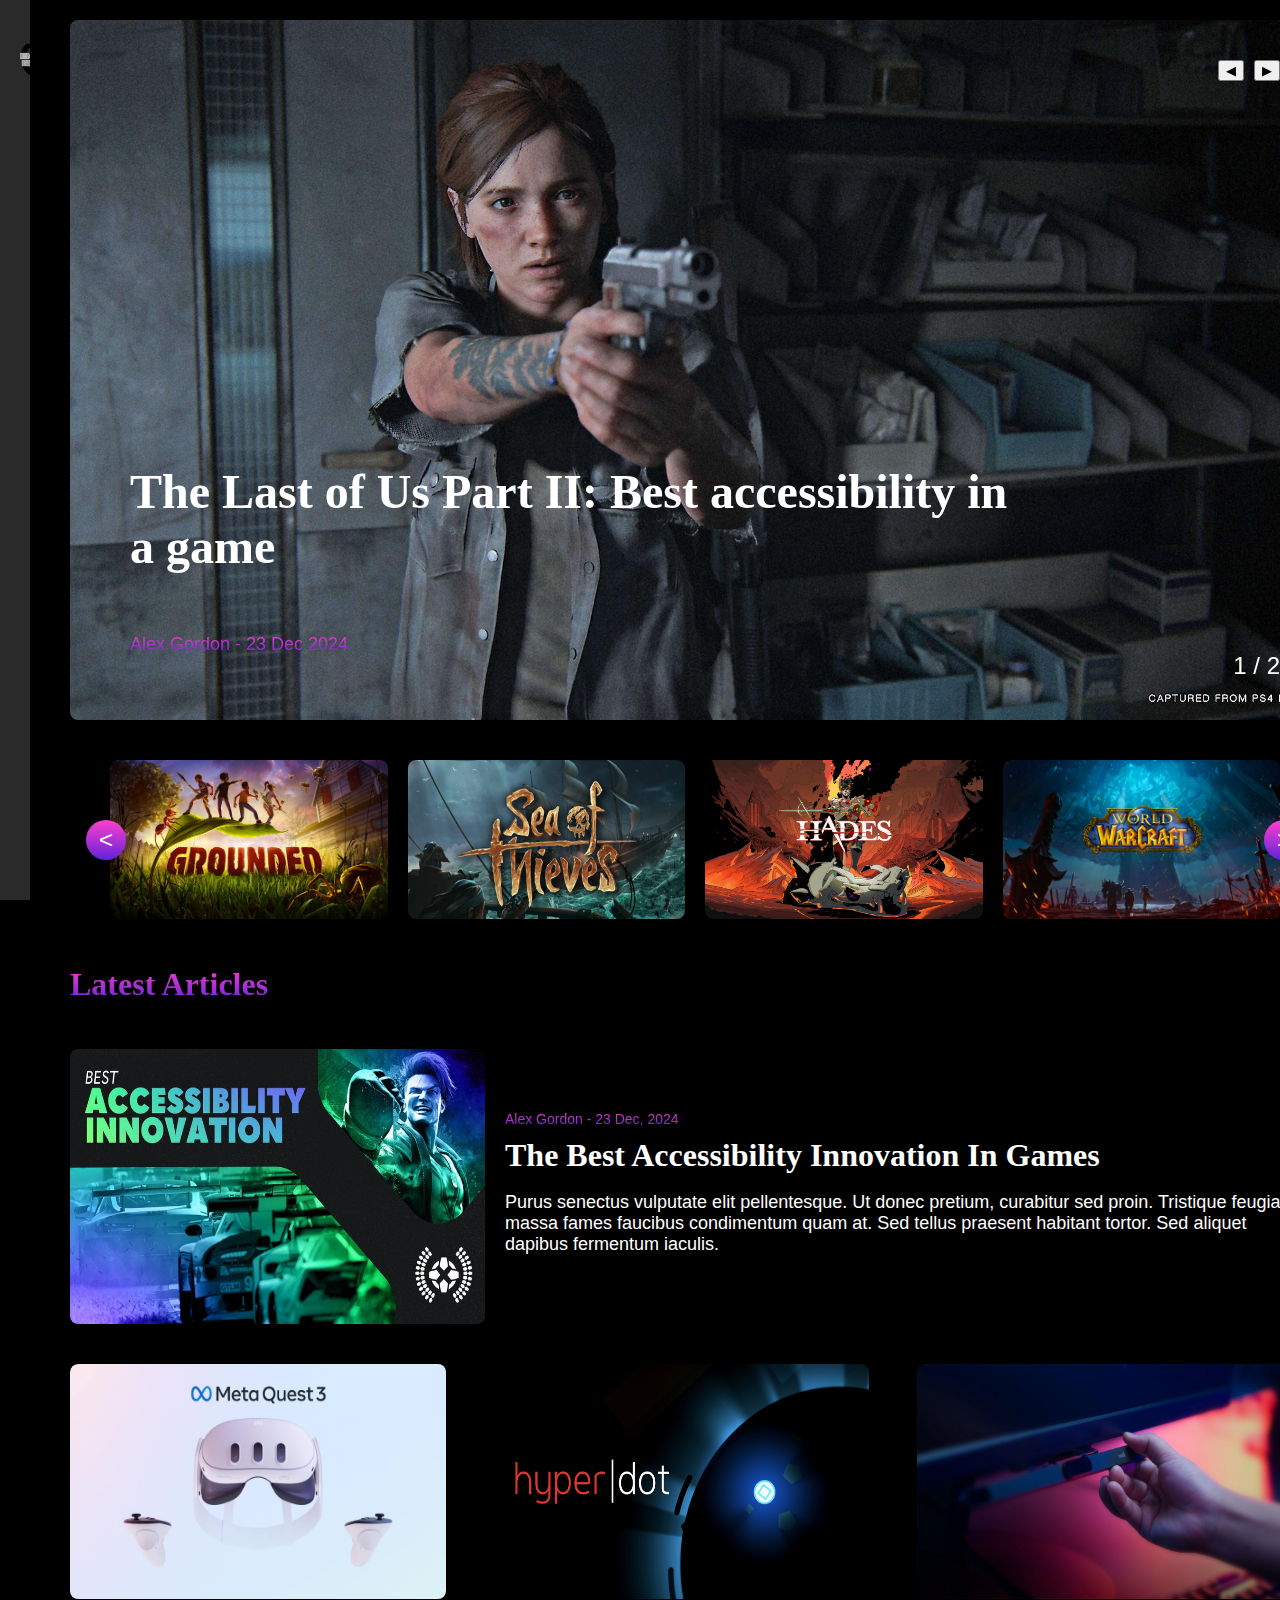
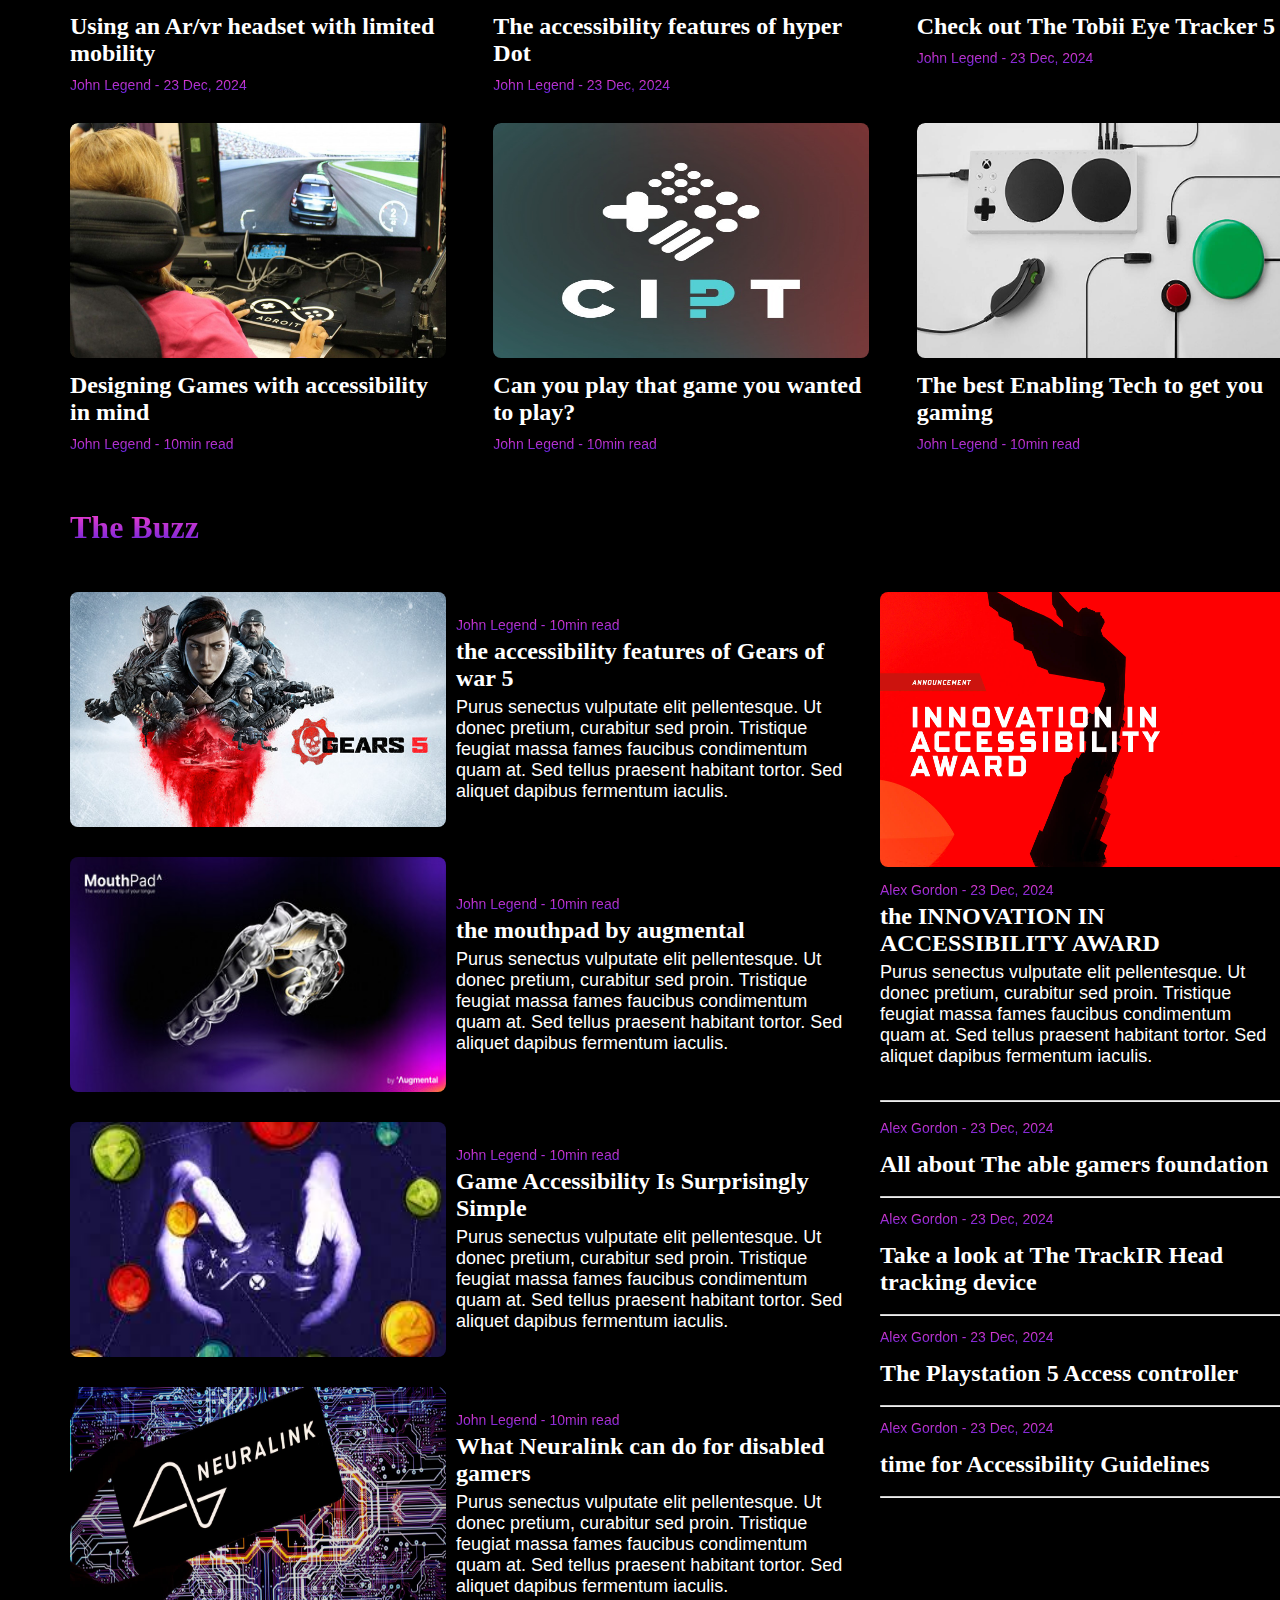
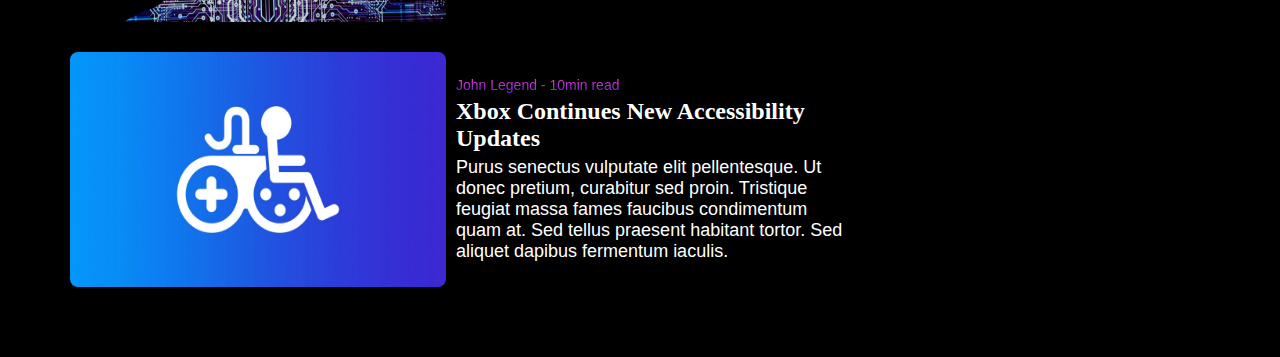
==== commit eab116a0: "04/02/24" ====
--- a/index.html
+++ b/index.html
@@ -13,19 +13,19 @@
      <!-- Left Sidebar -->
      <aside class="left-sidebar">
      <!-- Logo -->
-     <img class="logo" src="path-to-logo.png" alt="EG">
+     <img class="logo" src="EG Logo.png" alt="Enabled Gaming Logo">
      <!-- Navigation -->
        <ul class="sidebar-nav">
-         <li><img src="path-to-icon.png" alt=""> 1</li>
-         <li><img src="path-to-icon.png" alt=""> 2</li>
-         <li><img src="path-to-icon.png" alt=""> 3</li>
-         <li><img src="path-to-icon.png" alt=""> 4</li>
-         <li><img src="path-to-icon.png" alt=""> 5</li>
-         <li><img src="path-to-icon.png" alt=""> 6</li>
-         <li><img src="path-to-icon.png" alt=""> 7</li>
-         <li><img src="path-to-icon.png" alt=""> 8</li>
-         <li><img src="path-to-icon.png" alt=""> 9</li>
-         <li><img src="path-to-icon.png" alt=""> 10</li>
+         <li><img src="home.png" alt="Home Page Navigation Icon"></li>
+         <li><img src="megaphone.png" alt="News Page Navigation Icon"></li>
+         <li><img src="controller.png" alt="Games Page Navigation Icon"></li>
+         <li><img src="program.png" alt="Development Page Navigation Icon"></li>
+         <li><img src="accesibility.png" alt="Assistive Tech Page Navigation Icon"></li>
+         <li><img src="man.png" alt="Gamer Page Navigation Icon"></li>
+         <li><img src="contact.png" alt="Contact Page Navigation Icon"></li>
+         <li><img src="about.png" alt="About Page Navigation Icon"></li>
+         <li><img src="auction.png" alt="Legal Page Navigation Icon"></li>
+         <li><img src="warning.png" alt="404 Error Page Navigation Icon"></li>
        </ul>
      </aside>
   <!-- Main Content -->
@@ -35,7 +35,7 @@
   <div class="carousel">
   <!-- Carousel Item 1 -->
    <div class="carousel-item">
-    <img src="https://via.placeholder.com/1500x700" alt="Image description">
+    <img src="LastOfUs.jpg" alt="The Last of Us Part 2 Game with Protagonist Firing Weapon">
      <div class="article-info">
        <h3>The Last of Us Part II: Best accessibility in a game</h3>
        <p>Alex Gordon - 23 Dec 2024</p>
@@ -43,7 +43,7 @@
    </div>
    <!-- Carousel Item 2 -->
    <div class="carousel-item">
-     <img src="https://via.placeholder.com/1500x700" alt="Image description">
+     <img src="AdaptiveContWS.jpg" alt="Xbox Adaptive Controller with Switches Attached">
      <div class="article-info">
      <h3>The best Enabling Tech to get you gaming</h3>
      <p>Alex Gordon - 23 Dec 2024</p>
@@ -64,17 +64,17 @@
   <div class="slider">
  <!-- Slide 1 -->
   <div class="slide">
-    <img src="https://via.placeholder.com/276x198" alt="Image 1">
-    <img src="https://via.placeholder.com/276x198" alt="Image 2">
-    <img src="https://via.placeholder.com/276x198" alt="Image 3">
-    <img src="https://via.placeholder.com/276x198" alt="Image 4">
+    <img src="grounded.jpg" alt="Grounded Game">
+    <img src="sea-of-thieves.png" alt="Sea of Thieves Game">
+    <img src="Hades.jpg" alt="Hades Game">
+    <img src="WOW.jpg" alt="World of WarCraft Game">
   </div>
  <!-- Slide 2 -->
   <div class="slide">
-    <img src="https://via.placeholder.com/276x198" alt="Image 5">
-    <img src="https://via.placeholder.com/276x198" alt="Image 6">
-    <img src="https://via.placeholder.com/276x198" alt="Image 7">
-    <img src="https://via.placeholder.com/276x198" alt="Image 8">
+    <img src="Celeste.jpg" alt="Celeste Game">
+    <img src="FarCry6.jpg" alt="FarCry 6 Game">
+    <img src="ratchet&clankriftapart.jpg" alt="Ratchet and Clank Rift Apart Game">
+    <img src="IntoTheBreach.jpg" alt="Into The Breach Game">
   </div>
  </div>
  <!-- Navigation Arrows -->
@@ -87,7 +87,7 @@
  <div class="articles-grid">
  <!-- Article 1 -->
  <article class="article-card">
-    <img src="https://via.placeholder.com/600x375" alt="Description for Article 1" class="article-image">
+    <img src="ign-awards.jpg" alt="IGN Awards Best Accessibility Innovation" class="article-image">
     <div class="article-text">
     <p class="article-author-date">Alex Gordon - 23 Dec, 2024</p>
     <h3 class="article-title">The Best Accessibility Innovation In Games</h3>
@@ -101,37 +101,37 @@
   <div class="article-grid-container">
     <!-- Grid Item 1 -->
     <div class="article-grid-item">
-      <img src="https://via.placeholder.com/476x298" alt="Article Description" class="grid-image">
+      <img src="Meta.jpg" alt="Meta Quest 3" class="grid-image">
       <h4 class="grid-article-title">Using an Ar/vr headset with limited mobility</h4>
       <p class="grid-article-author-date">John Legend - 23 Dec, 2024</p>
     </div>
     <!-- Grid Item 2 -->
     <div class="article-grid-item">
-      <img src="https://via.placeholder.com/476x298" alt="Article Description" class="grid-image">
+      <img src="hyperdot.png" alt="Article Description" class="grid-image">
       <h4 class="grid-article-title">The accessibility features of hyper Dot</h4>
       <p class="grid-article-author-date">John Legend - 23 Dec, 2024</p>
     </div>
     <!-- Grid Item 3 -->
     <div class="article-grid-item">
-      <img src="https://via.placeholder.com/476x298" alt="Article Description" class="grid-image">
-      <h4 class="grid-article-title">You should Check out The Tobii Eye Tracker 5</h4>
+      <img src="tobii.png" alt="Tobii Eye Tracker 5" class="grid-image">
+      <h4 class="grid-article-title">Check out The Tobii Eye Tracker 5</h4>
       <p class="grid-article-author-date">John Legend - 23 Dec, 2024</p>
     </div>
     <!-- Grid Item 4 -->
     <div class="article-grid-item">
-      <img src="https://via.placeholder.com/476x298" alt="Article Description" class="grid-image">
+      <img src="Access.jpg" alt="Kid Playing Racing Game with Adaptive Controller" class="grid-image">
       <h4 class="grid-article-title">Designing Games with accessibility in mind</h4>
       <p class="grid-article-author-date">John Legend - 10min read</p>
     </div>
     <!-- Grid Item 5 -->
     <div class="article-grid-item">
-      <img src="https://via.placeholder.com/476x298" alt="Article Description" class="grid-image">
+      <img src="CIPT.jpg" alt="Can i Play That Organization Logo" class="grid-image">
       <h4 class="grid-article-title">Can you play that game you wanted to play?</h4>
       <p class="grid-article-author-date">John Legend - 10min read</p>
     </div>
     <!-- Grid Item 6 -->
     <div class="article-grid-item">
-      <img src="https://via.placeholder.com/476x298" alt="Article Description" class="grid-image">
+      <img src="AdaptiveContWS.jpg" alt="Xbox Adaptive Controller with Switches Attached" class="grid-image">
       <h4 class="grid-article-title">The best Enabling Tech to get you gaming</h4>
       <p class="grid-article-author-date">John Legend - 10min read</p>
     </div>
@@ -145,7 +145,7 @@
       <div class="buzz-col">
       <!-- Row 1 -->
       <div class="buzz-item">
-      <img src="https://via.placeholder.com/476x298" alt="Image description">
+      <img src="gears.jpg" alt="Gears of War 5 Game">
       <div>
         <p class="author-date">John Legend - 10min read</p>
         <h4 class="article-title">the accessibility features of Gears of war 5</h4>
@@ -154,7 +154,7 @@
         </div>
 <!-- Row 2 -->
         <div class="buzz-item">
-          <img src="https://via.placeholder.com/476x298" alt="Image description">
+          <img src="mouthpad.jpg" alt="The Mouthpad by Augmental">
         <div>
           <p class="author-date">John Legend - 10min read</p>
           <h4 class="article-title">the mouthpad by augmental</h4>
@@ -163,7 +163,7 @@
        </div>
 <!-- Row 3 -->
         <div class="buzz-item">
-          <img src="https://via.placeholder.com/476x298" alt="Image description">
+          <img src="Hand-Contoller.jpg" alt="Adult Holding Xbox Controller with thumbs on thumbsticks">
          <div>
           <p class="author-date">John Legend - 10min read</p>
           <h4 class="article-title">Game Accessibility Is Surprisingly Simple</h4>
@@ -172,7 +172,7 @@
         </div>
 <!-- Row 4 -->
  <div class="buzz-item">
-  <img src="https://via.placeholder.com/476x298" alt="Image description">
+  <img src="Neuralink.jpg" alt="Pliers Gripping NeuraLink Chip on top of circuit board">
  <div>
   <p class="author-date">John Legend - 10min read</p>
   <h4 class="article-title">What Neuralink can do for disabled gamers</h4>
@@ -181,7 +181,7 @@
 </div>
 <!-- Row 5 -->
  <div class="buzz-item">
-    <img src="https://via.placeholder.com/476x298" alt="Image description">
+    <img src="XboxWC.jpg" alt="Handicapped Logo shaped as a controller">
     <div>
       <p class="author-date">John Legend - 10min read</p>
       <h4 class="article-title">Xbox Continues New Accessibility Updates</h4>
@@ -193,7 +193,7 @@
  <div class="buzz-col">
   <!-- First Row with Image Above Article Info -->
    <div class="buzz-item">
-     <img src="https://via.placeholder.com/600x400" alt="Image 6">
+     <img src="Award.jpg" alt="Innovation in accesibility Award">
      <div>
        <p class="author-date">Alex Gordon - 23 Dec, 2024</p>
        <h4 class="article-title">the INNOVATION IN ACCESSIBILITY AWARD</h4>
@@ -222,7 +222,7 @@
         <!-- Row 5 -->
         <div class="buzz-item-text-only">
           <p class="author-date">Alex Gordon - 23 Dec, 2024</p>
-          <h4 class="article-title">Article Title Ten</h4>
+          <h4 class="article-title">time for Accessibility Guidelines</h4>
           <hr>
        </div>
       </div>
@@ -233,28 +233,26 @@
   <aside class="right-sidebar">
     <!-- Search bar container -->
     <div class="searchbar-container">
-      <img class="searchbar-icon" src="path-to-search-icon.png" alt="I">
+      <img class="searchbar-icon" src="magnify-glass.png" alt="Magnifying Glass Searchbar Icon Left">
       <input class="searchbar" type="search" placeholder="Search...">
-      <img class="searchbar-icon right" src="path-to-search-icon.png" alt="I">
+      <img class="searchbar-icon right" src="filter.png" alt="Filters Searchbar Icon Right">
     </div>
     <!-- Recent Articles -->
     <div class="recent-articles">
-      <h3>Recent Articles</h3>
-      <ul class="sidebar-nav">
+      <ul class="sidebar-nav2">
         <!-- Replace with actual articles and paths to icons -->
-        <li><img src="path-to-article-image.jpg" alt=""> The glassouse head controlled             mouse</li>
-        <li><img src="path-to-article-image.jpg" alt=""> The Xbox Adaptive Controller</li>
-        <li><img src="path-to-article-image.jpg" alt=""> time for Accessibility                   Guidelines</li>
-        <li><img src="path-to-article-image.jpg" alt=""> Assassins creed Valhalla                 Accessibility</li>
-        <li><img src="path-to-article-image.jpg" alt=""> Check out the Special Effect             Charity</li>
-        <li><img src="path-to-article-image.jpg" alt=""> Html 5 advantages for game               development</li>
+        <li><img src="Recents.png" alt="Radar Icon" id="Radar"><h3>Recent Articles</h3></li>
+        <li><img src="glassouse.jpg" alt="Glassouse Head Controlled Mouse">The glassouse head controlled mouse</li>
+        <li><img src="AdaptiveCont1.jpg" alt="Xbox Adaptive Controller Next to its Packaging">The Xbox Adaptive Controller</li>
+        <li><img src="mindcont.png" alt="Controller on Top of a Persons Face">Time for Accessibility Guidelines</li>
+        <li><img src="Assassins.jpg" alt="Assasins Creed Valhalla Game">Assassins creed Valhalla Accessibility</li>
+        <li><img src="special-effect.jpg" alt="Special Effect Charity Logo">Check out the Special Effect Charity</li>
+        <li><img src="html5.jpg" alt="HTML 5 Logo">Html 5 advantages for game development</li>
       </ul>
     </div>
     <!-- Back to Top -->
     <button id="backToTopBtn" aria-label="Back to Top" style="cursor: pointer; background: none; border: none;">
-        <svg xmlns="http://www.w3.org/2000/svg" width="24" height="24" viewBox="0 0 24 24" fill="none" stroke="white" stroke-width="2" stroke-linecap="round" stroke-linejoin="round" class="feather feather-chevron-up">
-      <polyline points="18 15 12 9 6 15"></polyline>
-        </svg>
+        <img src="up-arrow.png" alt="Back To Top Arrow Up Button" width="40px" height="40px">
     </button>
     </div>
 
--- a/styles.css
+++ b/styles.css
@@ -13,10 +13,11 @@
   justify-content: space-between;
 }
 .left-sidebar {
-width: 70px;
-overflow-x: hidden;
-background-color: #2a2a2a;
+  width: 100px;
+  overflow-x: hidden;
+  background-color: #2a2a2a;
   padding: 20px;
+  padding-left: 10px;
   box-sizing: border-box;
   position: sticky;
   top: 0;
@@ -24,9 +25,9 @@
   overflow-y: hidden;
 }
 .right-sidebar {
-width: 350px;
-overflow-x: hidden;
-background-color: #2a2a2a;
+  width: 350px;
+  overflow-x: hidden;
+  background-color: #2a2a2a;
   padding: 20px;
   box-sizing: border-box;
   position: sticky;
@@ -34,13 +35,13 @@
   height: 70vh;
   overflow-y: hidden;
   border-radius: 0 0 0 8px;
-float: right;
-}
-
+  float: right;
+}
 .logo {
   display: block;
-  width: 100px;
+  width: 60px;
   margin-bottom: 20px;
+  margin-left: 10px;
 }
 .searchbar-container {
   position: relative;
@@ -51,16 +52,19 @@
   padding: 10px 40px 10px 40px;
   width: calc(100% - 10px);
   box-sizing: border-box;
+  border-radius: 8px 8px 8px 8px;
 }
 .searchbar-icon {
   position: absolute;
   left: 10px;
   top: 50%;
   transform: translateY(-50%);
+  width: 26px;
 }
 .searchbar-icon.right {
   left: auto;
   right: 20px;
+  width: 22px;
 }
 .sidebar-nav {
   list-style: none;
@@ -72,39 +76,45 @@
   margin-bottom: 10px;
 }
 .sidebar-nav li img {
-  width: 24px;
-  margin-right: 10px;
-}
-.recent-articles {
-  margin-bottom: 20px;
-  font-family: 'NOMA';
-}
-.recent-articles h3 {
+  width: 30px;
+  margin-left: 37px;
+  margin-bottom: 10px;
+}
+.sidebar-nav li img:hover {
+  border-radius: 20px 0px 0px 20px;
+  padding: 8px;
+  padding-left: 11px;
+  background: -webkit-linear-gradient(90deg, rgba(97,35,219,1) 0%, rgba(255,64,204,1) 100%);
+}
+.sidebar-nav2 {
+  list-style: none;
+  padding: 0;
+}
+.sidebar-nav2 li {
   display: flex;
   align-items: center;
   margin-bottom: 10px;
+  gap: 10px;
+}
+.sidebar-nav2 li img {
+  width: 105px;
+  height: 70px;
+  margin-left: 15px;
+  object-fit: fill;
+  margin-top: 10px;
+}
+#Radar {
+  width: 50px;
+  height: 50px;
+}
+.recent-articles {
   font-family: 'NOMA';
-}
-.recent-articles h3 img {
-  margin-right: 10px;
-  
-}
-.article {
-  background-color: #333;
-  border-radius: 5px;
-  margin-bottom: 20px;
-  overflow: hidden;
-}
-.article img {
-  display: block;
-  width: 100%;
-  height: auto;
-}
-.article-text {
-  padding: 15px;
-}
-.article-text h2 {
-  margin-top: 0;
+  font-size: 14px;
+  max-width: 280px;
+}
+.recent-articles h3 {
+  font-family: 'NOMA';
+  font-size: 16px;
 }
 .back-to-top {
   text-align: center;
@@ -112,14 +122,14 @@
   margin-top: 20px;
 }
 .back-to-top img {
-  width: 30px;
+  width: 40px;
 }   
 #backToTopBtn {
-position: absolute;
-bottom: 20px;
-left: 50%;
-transform: translateX(-50%);
-display: none;    
+  position: absolute;
+  bottom: 20px;
+  left: 80%;
+  transform: translateX(-50%);
+  display: none;    
 }
 .content {
   flex-grow: 1;
@@ -137,7 +147,7 @@
 .carousel-container {
   position: relative;
   overflow: hidden;
-  max-width: 1500px;
+  max-width: 1250px;
   height: 720px;
   margin: 0 auto;
 }
@@ -162,13 +172,14 @@
   margin-top: 60px;
   background: -webkit-linear-gradient(90deg, rgba(97,35,219,1) 0%, rgba(255,64,204,1) 100%);
   -webkit-background-clip: text;
+  background-clip: text;
   -webkit-text-fill-color: transparent;
 } 
 .carousel-item img {
- border-radius: 8px 8px 8px 8px;
-width: 1500px;
-object-fit: cover;
-height: 700px;
+  border-radius: 8px 8px 8px 8px;
+  width: 1250px;
+  object-fit: fill;
+  height: 700px;
 }
 .carousel-navigation {
 position: absolute;
@@ -194,7 +205,7 @@
 .slider-container {
 overflow: hidden;
 position: relative;
-max-width: 1500px;
+max-width: 1250px;
 margin: auto;
 padding: 0 30px;
 }
@@ -211,7 +222,7 @@
 }
 .slide img {
 width: calc((100% - 120px) / 4); 
-object-fit: cover;
+object-fit: fill;
 height: auto;
 border-radius: 8px 8px 8px 8px;
 }
@@ -244,35 +255,36 @@
 font-size: 32px;
 background: -webkit-linear-gradient(90deg, rgba(97,35,219,1) 0%, rgba(255,64,204,1) 100%);
 -webkit-background-clip: text;
+background-clip: text;
 -webkit-text-fill-color: transparent;
 font-family: 'NOMA';
 }
-.articles-grid {
+.article-grid {
 display: flex;
 flex-direction: column;
 gap: 20px;
-max-width: 1500px;
+max-width: 1250px;
 margin: 0 auto;
-padding: 20px;
 }
 .article-card {
 display: flex;
 align-items: center;
-background-color: ;
 color: #ffffff;
 border-radius: 10px;
 overflow: hidden;
+padding: 20px;
 }
 .article-image {
-width: 600px;
-height: 375px;
-object-fit: cover;
+width: 415px;
+height: 275px;
+object-fit: fill;
 border-radius: 8px 8px 8px 8px;
 }
 .article-text {
 padding: 20px;
 flex-grow: 1;
 font-size: 18px;
+max-width: 789px;
 }
 .article-title {
 margin: 0;
@@ -285,6 +297,7 @@
 font-size: 14px;
 background: -webkit-linear-gradient(90deg, rgba(97,35,219,1) 0%, rgba(255,64,204,1) 100%);
 -webkit-background-clip: text;
+background-clip: text;
 -webkit-text-fill-color: transparent;
 }
 .article-grid-container {
@@ -293,49 +306,50 @@
 grid-template-rows: repeat(2, auto);
 gap: 20px;
 padding: 20px;
+max-width: 1250px;
 }
 .article-grid-item {
-background-color: ;
 color: #ffffff;
 border-radius: 8px;
 overflow: hidden;
 }
 .grid-image {
-width: 100%;
-height: auto;
-object-fit: cover;
+width: 376px;
+height: 235px;
+object-fit: fill;
 border-radius: 8px 8px 8px 8px;
 }  
 .grid-article-title {
 font-size: 24px;
-margin: 10px;
+margin: 10px 0 10px 0;
 font-family: 'NOMA';
+max-width: 369px;
 }
 .grid-article-author-date {
 font-size: 14px;
 background: -webkit-linear-gradient(90deg, rgba(97,35,219,1) 0%, rgba(255,64,204,1) 100%);
 -webkit-background-clip: text;
+background-clip: text;
 -webkit-text-fill-color: transparent;
-margin: 0 10px 0px;
+margin: 10px 0 10px 0;
 }
 .buzz-col:first-child .buzz-item {
 margin-bottom: 30px;
-}  
-.buzz-section {
-max-width: 1500px;
-padding: 20px;
 }
 .buzz-section h2 {
 text-align: left;
 font-size: 32px;
 background: -webkit-linear-gradient(90deg, rgba(97,35,219,1) 0%, rgba(255,64,204,1) 100%);
 -webkit-background-clip: text;
+background-clip: text;
 -webkit-text-fill-color: transparent;
 font-family: 'NOMA';
+padding-left: 20px;
 }
 .buzz-grid {
 display: flex;
-gap: 20px;
+max-width: 1250px;
+padding: 20px;
 }
 .buzz-col {
 flex: 1;
@@ -345,34 +359,35 @@
 align-items: center;
 gap: 10px;
 margin-bottom: 20px;
-min-width: 880px;
+min-width: 810px;
 }
 .buzz-item p {
-max-width: 600px;
+max-width: 400px;
 }
 .buzz-item h4 {
-max-width: 500px;
+max-width: 371px;
 }
 .buzz-item img {
-width: 476px;
-height: 298px;
+width: 376px;
+height: 235px;
 border-radius: 8px 8px 8px 8px;
+object-fit: fill;
 }
 .buzz-col:nth-child(2) .buzz-item:first-child {
 flex-direction: column;
 align-items: flex-start;
 }
 .buzz-col:nth-child(2) .buzz-item:first-child img {
-width: 600px;
-height: 400px; 
+width: 415px;
+height: 275px; 
 overflow: hidden;
-object-fit: cover;
+object-fit: fill;
 }
 .buzz-item-text-only {
 display: flex;
 flex-direction: column;
 gap: 5px;
-max-width: 600px;
+max-width: 415px;
 }
 .buzz-item-text-only hr {
 border-top: 1px solid #ccc;
@@ -394,5 +409,6 @@
 .author-date {
 background: -webkit-linear-gradient(90deg, rgba(97,35,219,1) 0%, rgba(255,64,204,1) 100%);
 -webkit-background-clip: text;
+background-clip: text;
 -webkit-text-fill-color: transparent;
 } 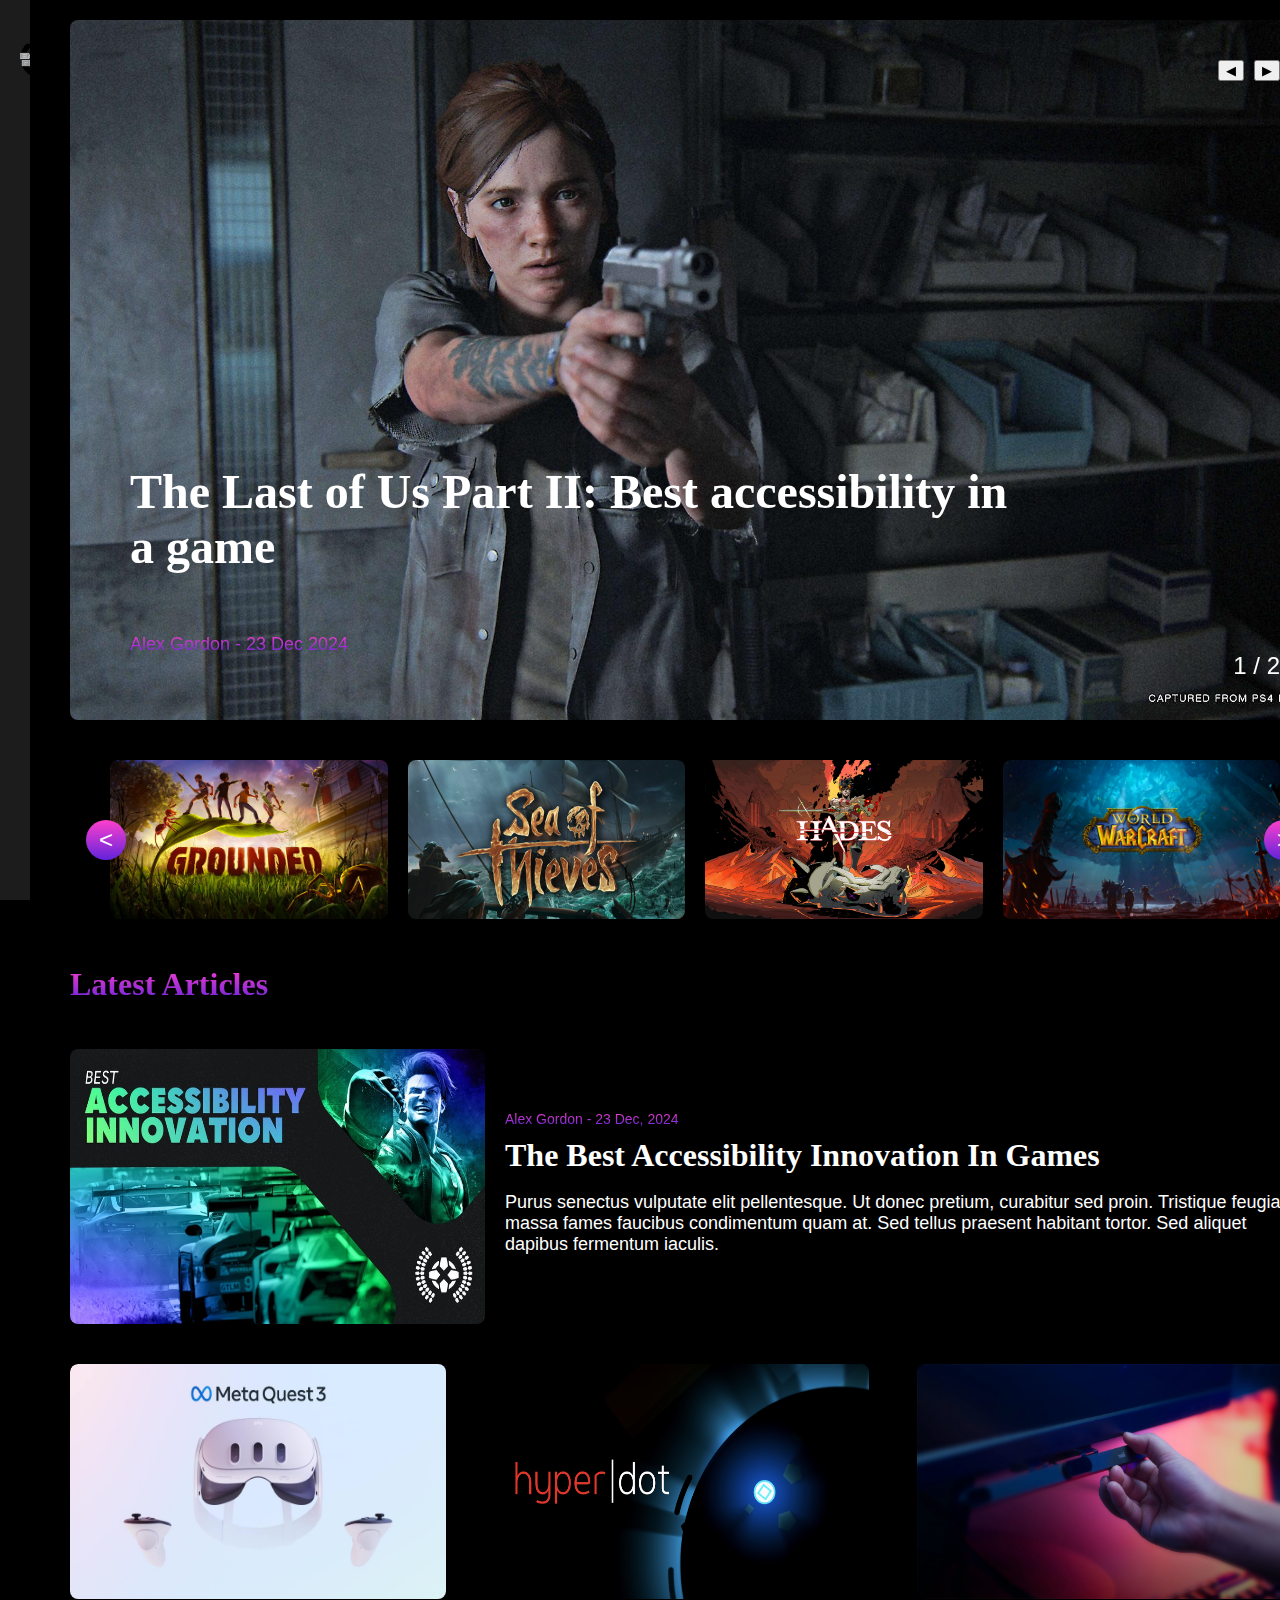
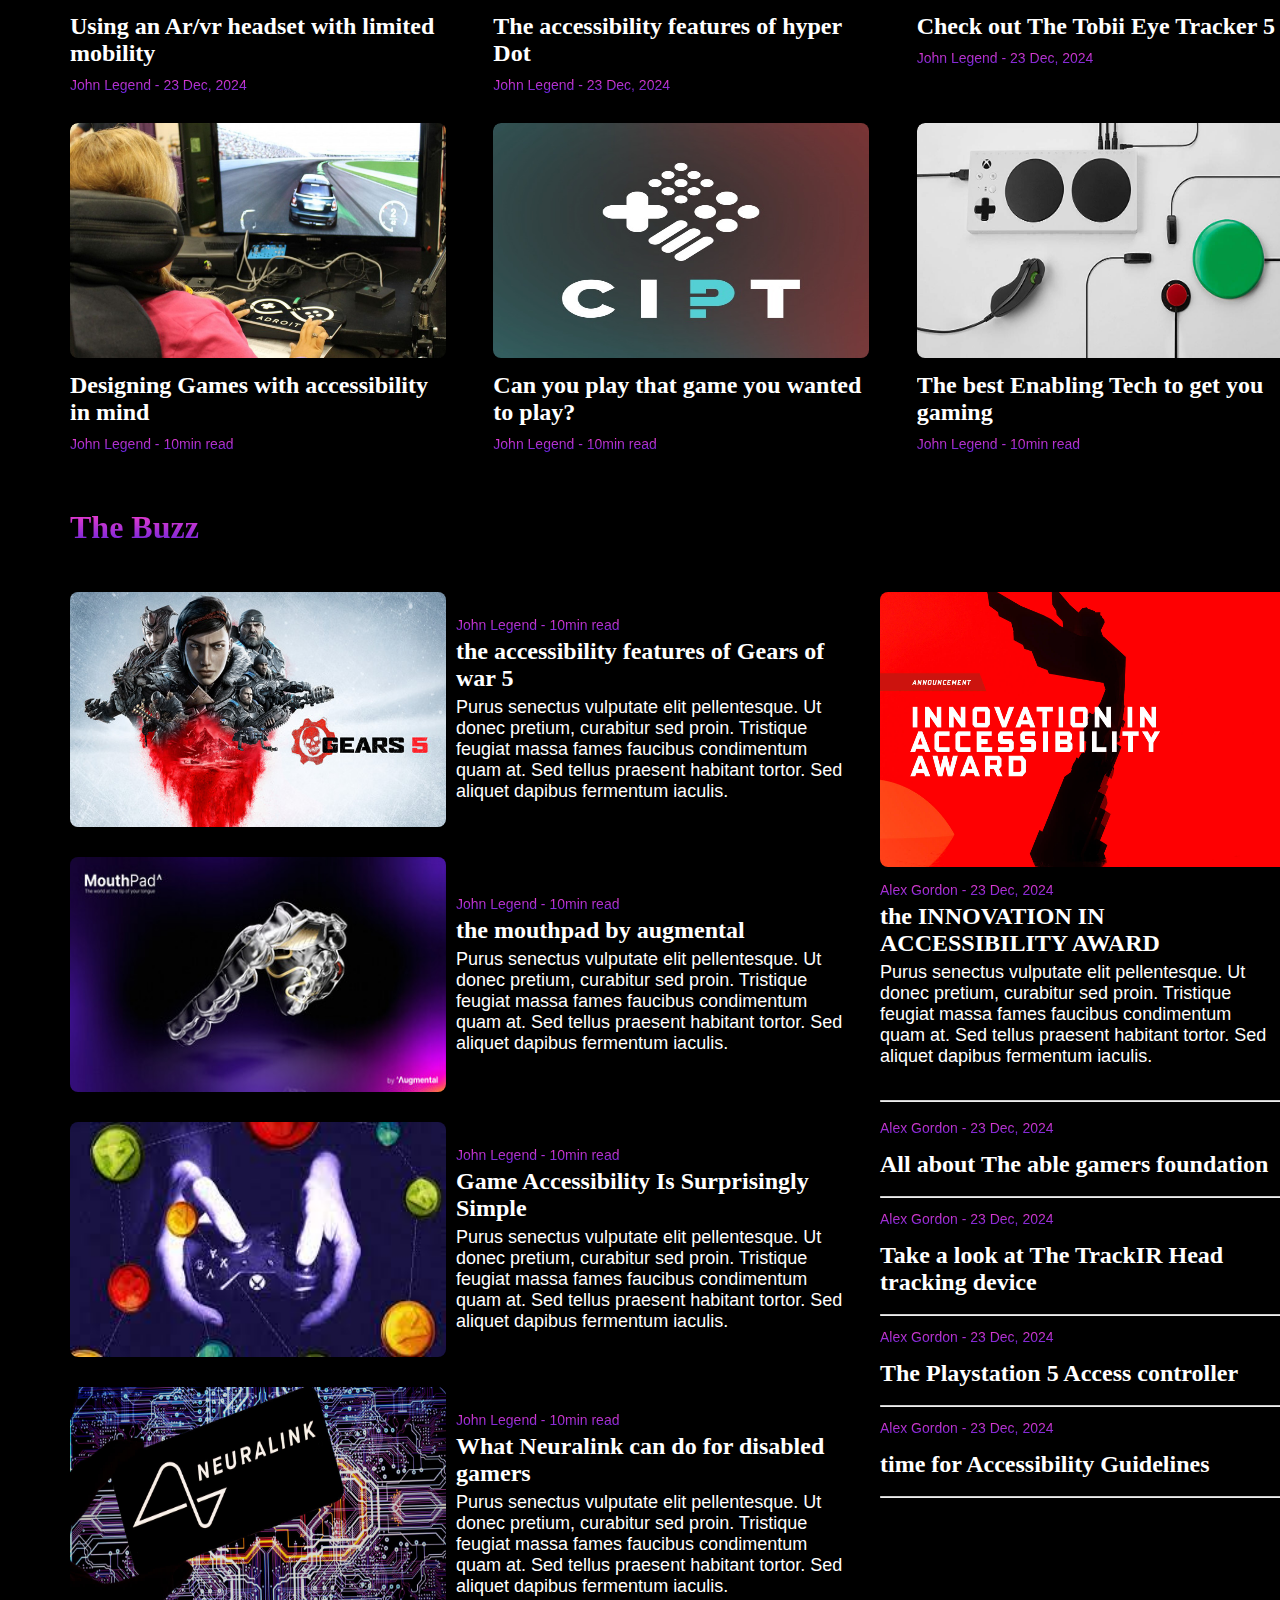
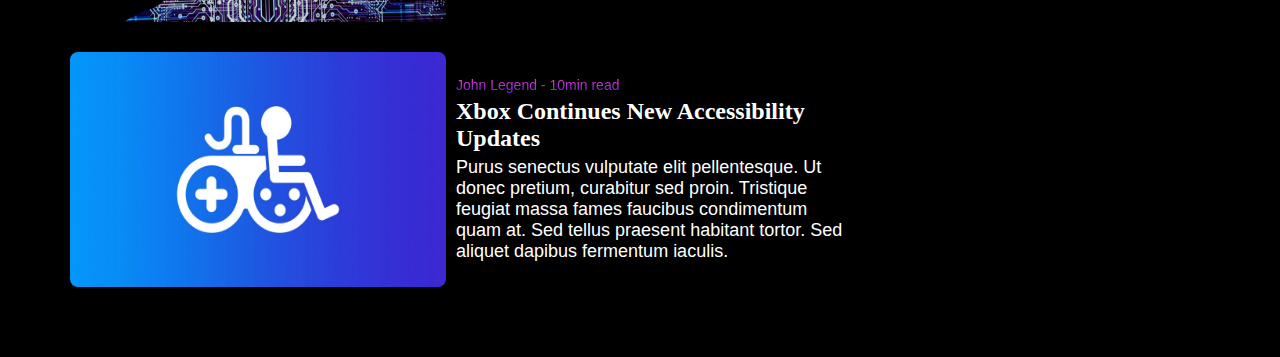
==== commit 9b173fdf: "fixs" ====
--- a/index.html
+++ b/index.html
@@ -13,10 +13,10 @@
      <!-- Left Sidebar -->
      <aside class="left-sidebar">
      <!-- Logo -->
-     <img class="logo" src="EG Logo.png" alt="Enabled Gaming Logo">
+     <a href="index.html"><img class="logo" src="EG Logo.png" alt="Enabled Gaming Logo"></a>
      <!-- Navigation -->
        <ul class="sidebar-nav">
-         <li><img src="home.png" alt="Home Page Navigation Icon"></li>
+         <li><a href="index.html"><img src="home.png" alt="Home Page Navigation Icon"></a></li>
          <li><img src="megaphone.png" alt="News Page Navigation Icon"></li>
          <li><img src="controller.png" alt="Games Page Navigation Icon"></li>
          <li><img src="program.png" alt="Development Page Navigation Icon"></li>
@@ -25,7 +25,7 @@
          <li><img src="contact.png" alt="Contact Page Navigation Icon"></li>
          <li><img src="about.png" alt="About Page Navigation Icon"></li>
          <li><img src="auction.png" alt="Legal Page Navigation Icon"></li>
-         <li><img src="warning.png" alt="404 Error Page Navigation Icon"></li>
+         <li><a href="404page.html"><img src="warning.png" alt="404 Error Page Navigation Icon"></a></li>
        </ul>
      </aside>
   <!-- Main Content -->
--- a/styles.css
+++ b/styles.css
@@ -15,7 +15,7 @@
 .left-sidebar {
   width: 100px;
   overflow-x: hidden;
-  background-color: #2a2a2a;
+  background-color: #1C1C1C;
   padding: 20px;
   padding-left: 10px;
   box-sizing: border-box;
@@ -27,12 +27,13 @@
 .right-sidebar {
   width: 350px;
   overflow-x: hidden;
-  background-color: #2a2a2a;
-  padding: 20px;
+  background-color: #1C1C1C;
+  padding: 10px;
+  padding-bottom: 80px;
   box-sizing: border-box;
   position: sticky;
   top: 0;
-  height: 70vh;
+  height: 85%;
   overflow-y: hidden;
   border-radius: 0 0 0 8px;
   float: right;
@@ -42,6 +43,9 @@
   width: 60px;
   margin-bottom: 20px;
   margin-left: 10px;
+}
+.logo:hover {
+  opacity: 0.5;
 }
 .searchbar-container {
   position: relative;
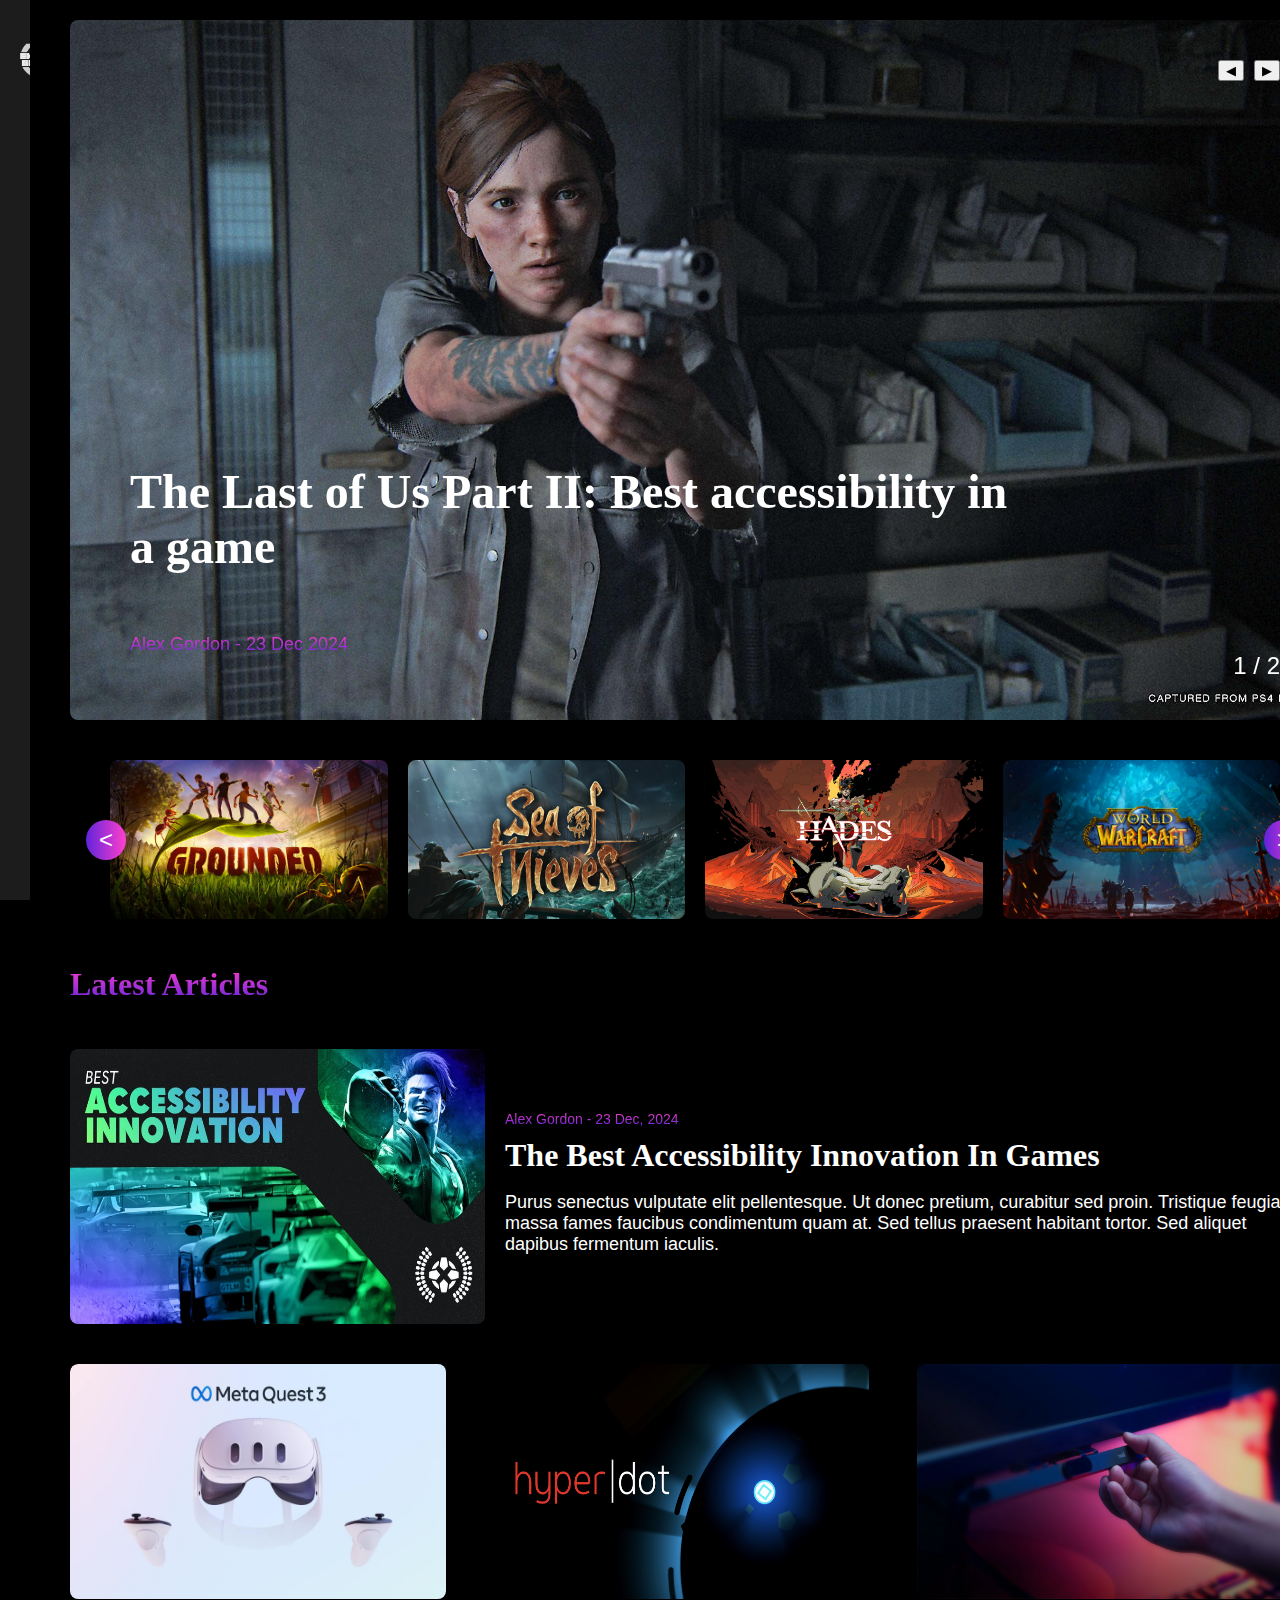
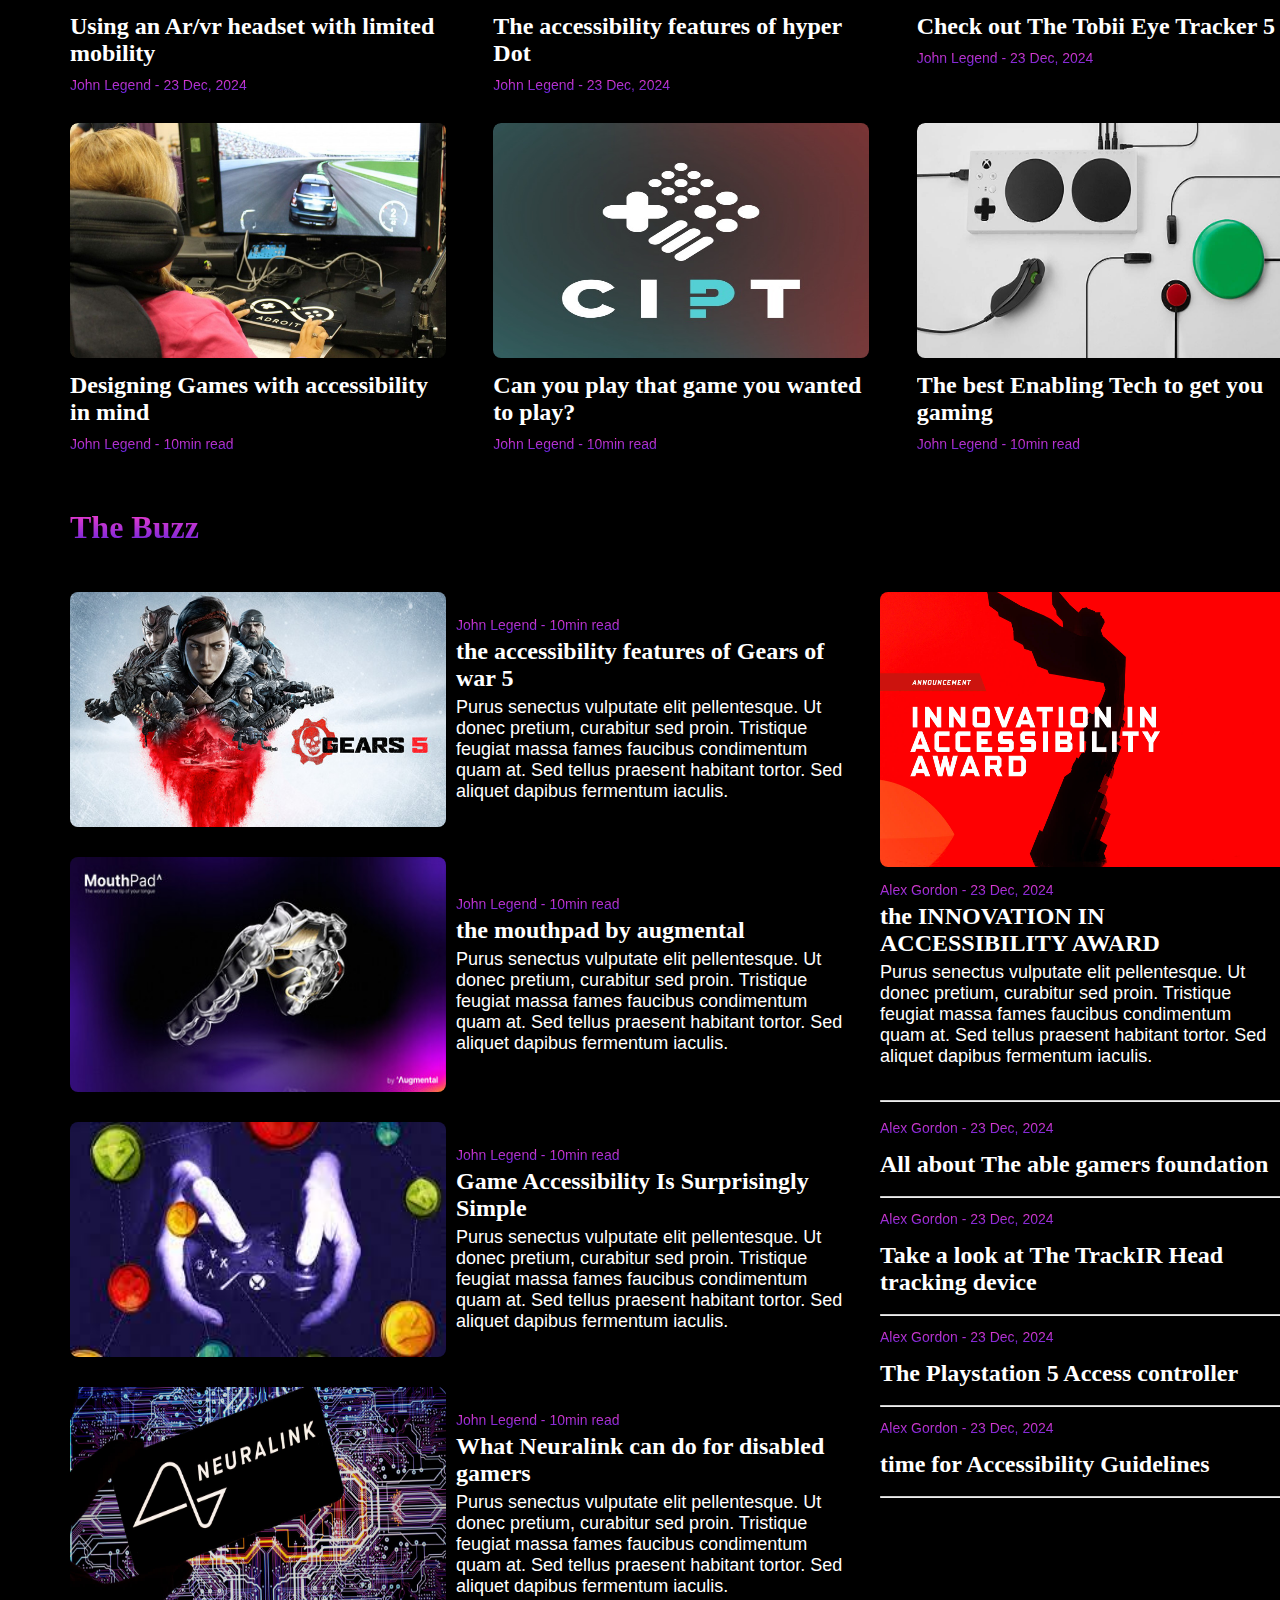
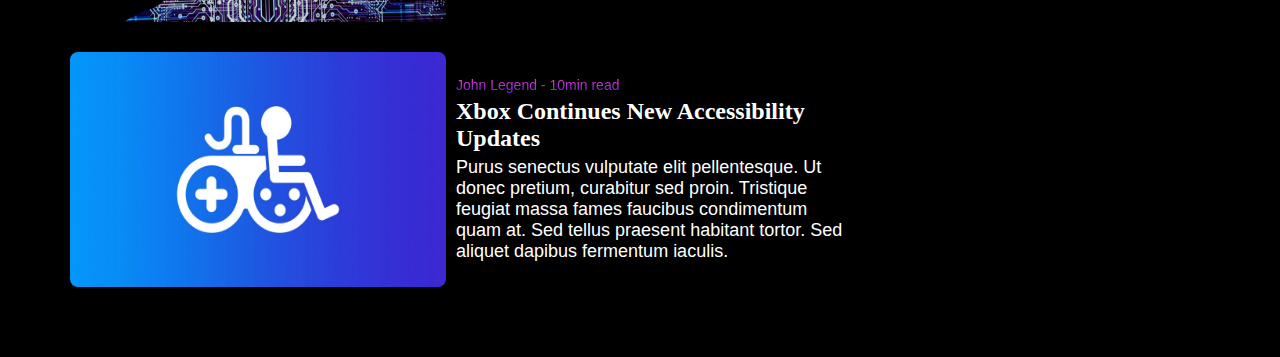
==== commit 2ad3d084: "nav icon color adjust" ====
--- a/index.html
+++ b/index.html
@@ -16,7 +16,7 @@
      <a href="index.html"><img class="logo" src="EG Logo.png" alt="Enabled Gaming Logo"></a>
      <!-- Navigation -->
        <ul class="sidebar-nav">
-         <li><a href="index.html"><img src="home.png" alt="Home Page Navigation Icon"></a></li>
+         <li><a href="index.html"><img src="homeG.png" alt="Home Page Navigation Icon"></a></li>
          <li><img src="megaphone.png" alt="News Page Navigation Icon"></li>
          <li><img src="controller.png" alt="Games Page Navigation Icon"></li>
          <li><img src="program.png" alt="Development Page Navigation Icon"></li>
@@ -24,7 +24,7 @@
          <li><img src="man.png" alt="Gamer Page Navigation Icon"></li>
          <li><img src="contact.png" alt="Contact Page Navigation Icon"></li>
          <li><img src="about.png" alt="About Page Navigation Icon"></li>
-         <li><img src="auction.png" alt="Legal Page Navigation Icon"></li>
+         <li><a href="Legal Page.html"><img src="auction.png" alt="Legal Page Navigation Icon"></a></li>
          <li><a href="404page.html"><img src="warning.png" alt="404 Error Page Navigation Icon"></a></li>
        </ul>
      </aside>
--- a/styles.css
+++ b/styles.css
@@ -88,7 +88,7 @@
   border-radius: 20px 0px 0px 20px;
   padding: 8px;
   padding-left: 11px;
-  background: -webkit-linear-gradient(90deg, rgba(97,35,219,1) 0%, rgba(255,64,204,1) 100%);
+  background: -webkit-linear-gradient(360deg, rgba(97,35,219,1) 0%, rgba(255,64,204,1) 100%);
 }
 .sidebar-nav2 {
   list-style: none;
@@ -234,7 +234,7 @@
 position: absolute;
 top: 50%;
 transform: translateY(-50%);
-background: -webkit-linear-gradient(90deg, rgba(97,35,219,1) 0%, rgba(255,64,204,1) 100%);
+background: -webkit-linear-gradient(360deg, rgba(97,35,219,1) 0%, rgba(255,64,204,1) 100%);
 border: none;
 cursor: pointer;
 width: 40px;
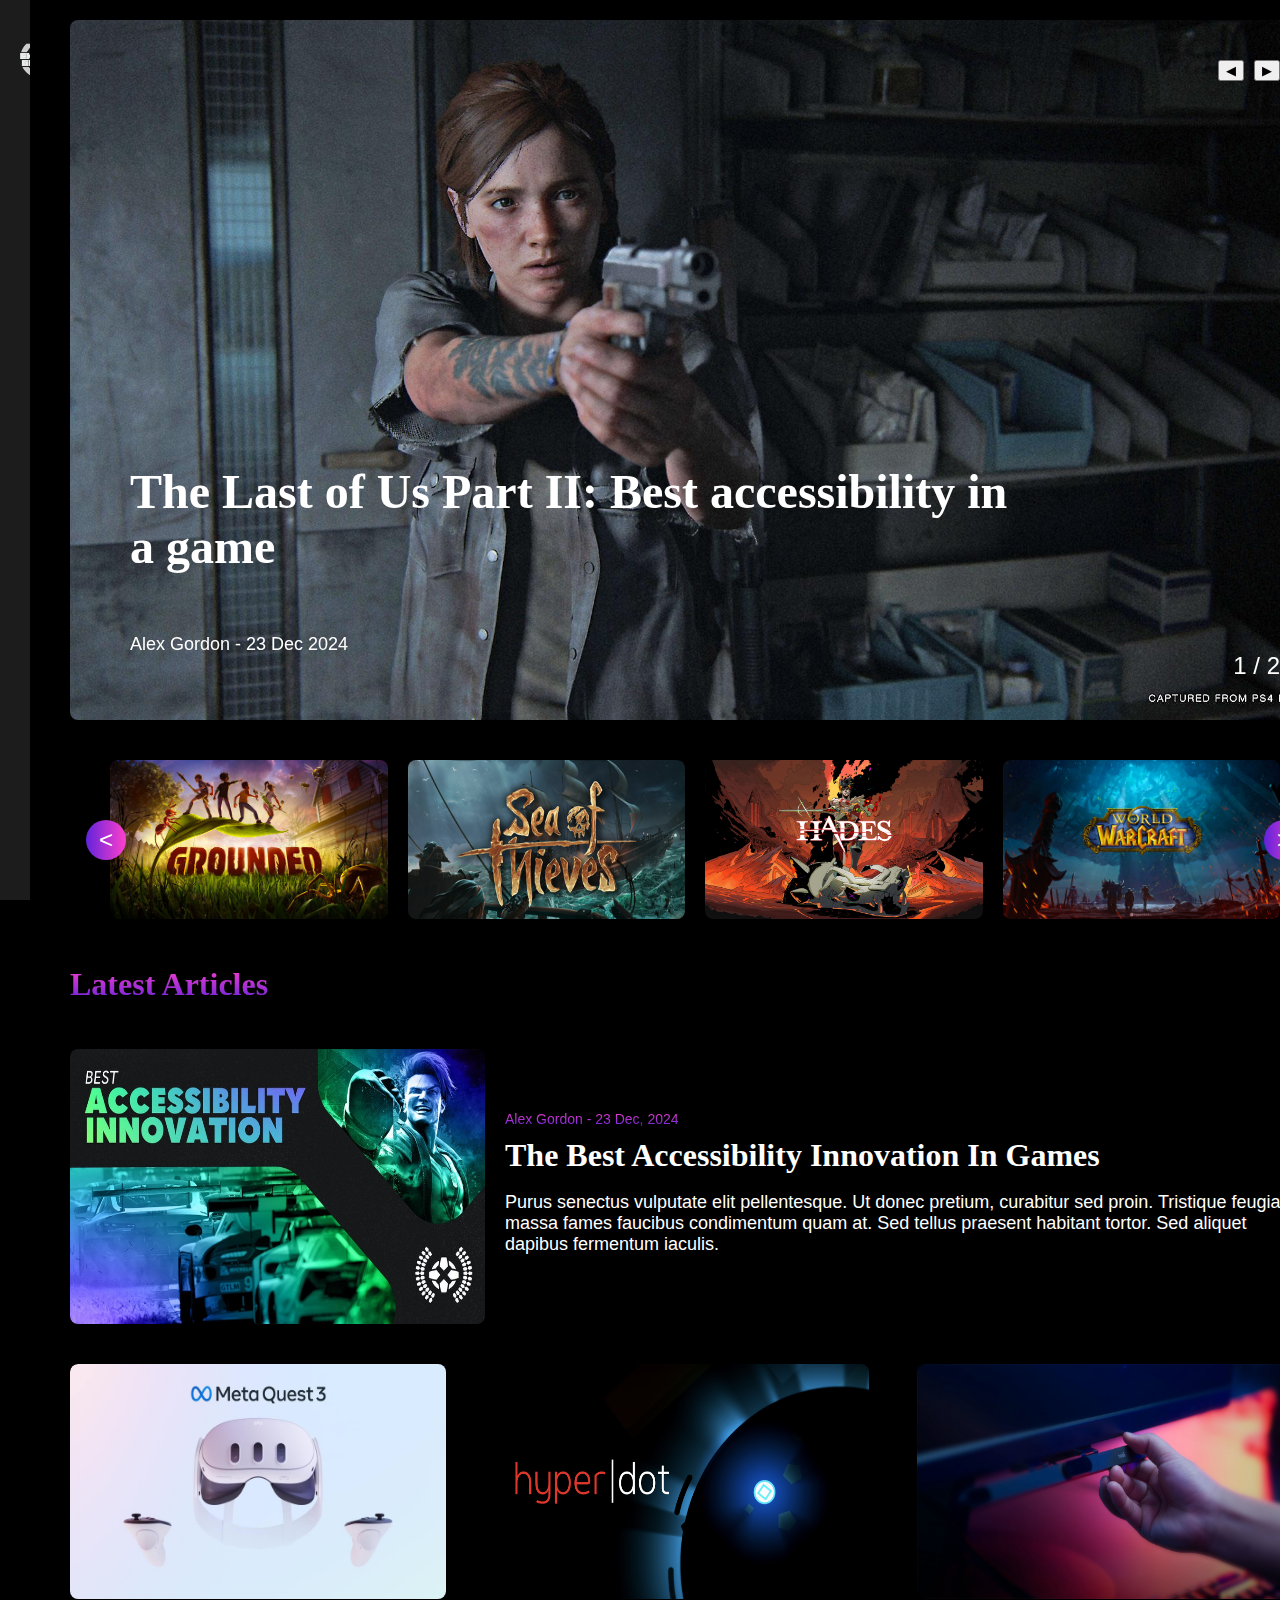
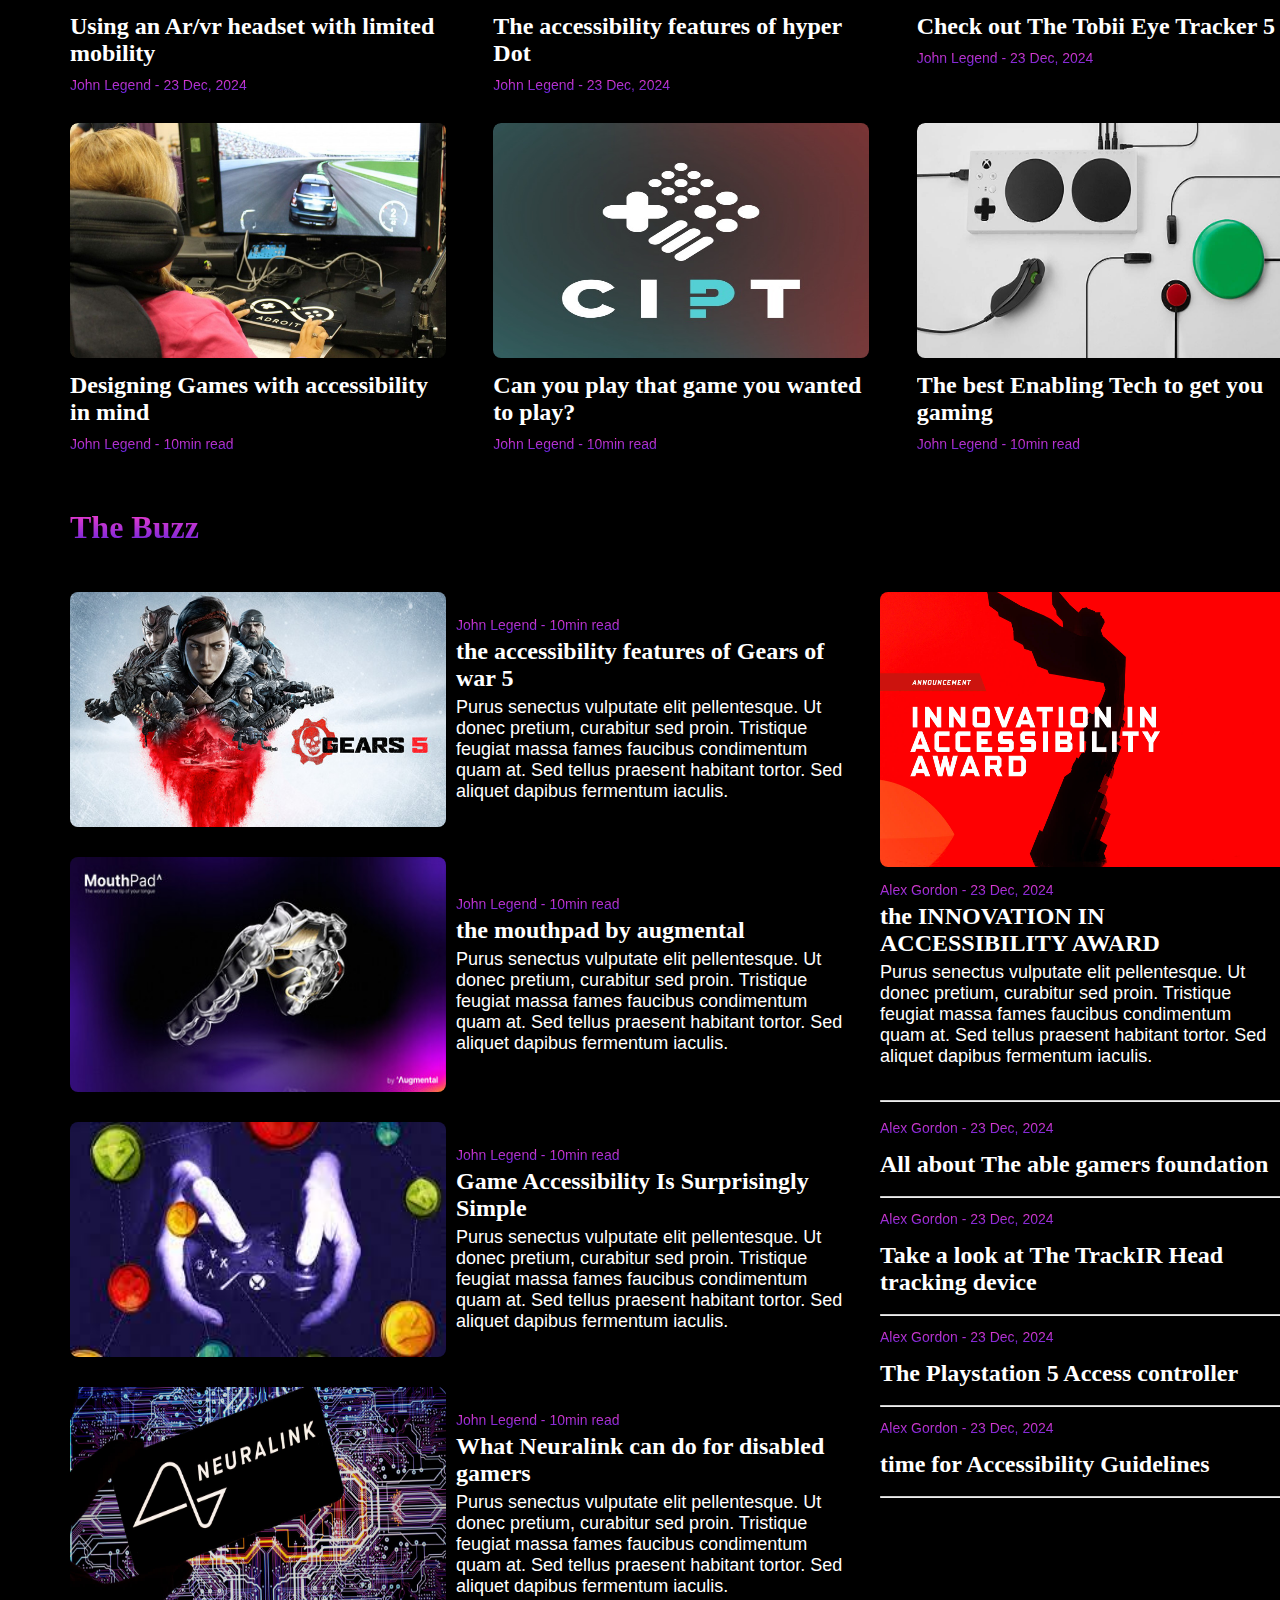
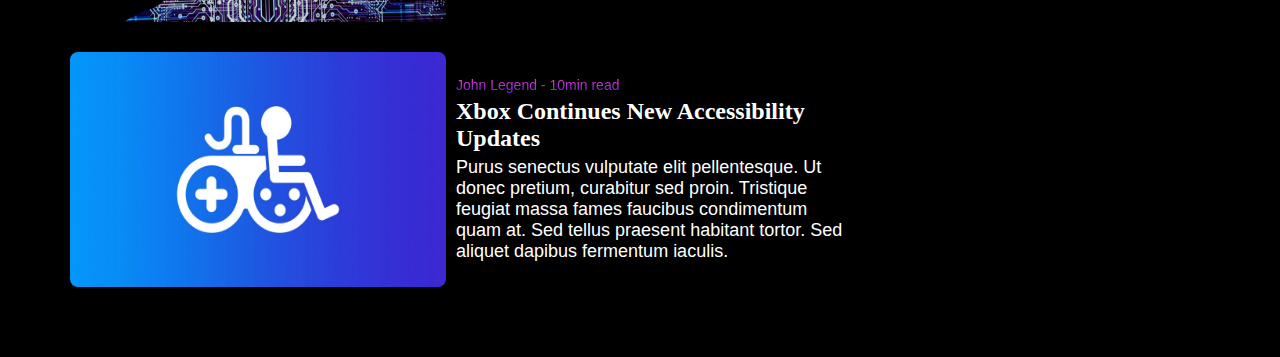
==== commit 19640725: "Fixed issues and explained why i did the other 2 issues" ====
--- a/index.html
+++ b/index.html
@@ -7,14 +7,10 @@
 <meta name="viewport" content="width=device-width, initial-scale=1.0">
 <link rel="stylesheet" href="styles.css">
 </head>
-
 <body>
   <div class="flex-container">
-     <!-- Left Sidebar -->
      <aside class="left-sidebar">
-     <!-- Logo -->
-     <a href="index.html"><img class="logo" src="EG Logo.png" alt="Enabled Gaming Logo"></a>
-     <!-- Navigation -->
+     <a href="index.html"><img class="logo" src="eg-logo.png" alt="Enabled Gaming"></a>
        <ul class="sidebar-nav">
          <li><a href="index.html"><img src="homeG.png" alt="Home Page Navigation Icon"></a></li>
          <li><img src="megaphone.png" alt="News Page Navigation Icon"></li>
@@ -28,48 +24,38 @@
          <li><a href="404page.html"><img src="warning.png" alt="404 Error Page Navigation Icon"></a></li>
        </ul>
      </aside>
-  <!-- Main Content -->
-  <main class="content"> 
-  <!-- Carousel -->
-  <div class="carousel-container">
-  <div class="carousel">
-  <!-- Carousel Item 1 -->
-   <div class="carousel-item">
-    <img src="LastOfUs.jpg" alt="The Last of Us Part 2 Game with Protagonist Firing Weapon">
-     <div class="article-info">
-       <h3>The Last of Us Part II: Best accessibility in a game</h3>
-       <p>Alex Gordon - 23 Dec 2024</p>
-     </div>
-   </div>
-   <!-- Carousel Item 2 -->
-   <div class="carousel-item">
-     <img src="AdaptiveContWS.jpg" alt="Xbox Adaptive Controller with Switches Attached">
-     <div class="article-info">
-     <h3>The best Enabling Tech to get you gaming</h3>
-     <p>Alex Gordon - 23 Dec 2024</p>
-   </div>
- </div>
- <!-- Add more carousel items as needed -->
- </div>
- <!-- Carousel Navigation -->
+<main class="content"> 
+    <div class="carousel-container">
+        <div class="carousel">
+              <div class="carousel-item">
+                  <img src="LastOfUs.jpg" alt="The Last of Us Part 2 Game with Protagonist Firing Weapon">
+                      <div class="article-info">
+                            <h3>The Last of Us Part II: Best accessibility in a game</h3>
+                            <p id="cp1">Alex Gordon - 23 Dec 2024</p>
+                      </div>
+              </div>
+              <div class="carousel-item">
+                  <img src="AdaptiveContWS.jpg" alt="Xbox Adaptive Controller with Switches Attached">
+                      <div class="article-info">
+                            <h3 id="h3-2">The best Enabling Tech to get you gaming</h3>
+                            <p id="cp2">Alex Gordon - 23 Dec 2024</p>
+               </div>
+         </div>
+    </div>
  <div class="carousel-navigation">
-   <button onclick="prevSlideCarousel()">◀</button>
-   <button onclick="nextSlideCarousel()">▶</button>
- </div>
- <!-- Current Article Indicator -->
+   <button onclick="prevSlideCarousel()" aria-label="previous slide">◀</button>
+   <button onclick="nextSlideCarousel()" aria-label="next slide">▶</button>
+ </div>
  <div class="current-article-indicator">1 / 2</div>
 </div>      
- <!-- 4-Image Slider -->
   <div class="slider-container">
   <div class="slider">
- <!-- Slide 1 -->
   <div class="slide">
     <img src="grounded.jpg" alt="Grounded Game">
     <img src="sea-of-thieves.png" alt="Sea of Thieves Game">
     <img src="Hades.jpg" alt="Hades Game">
     <img src="WOW.jpg" alt="World of WarCraft Game">
   </div>
- <!-- Slide 2 -->
   <div class="slide">
     <img src="Celeste.jpg" alt="Celeste Game">
     <img src="FarCry6.jpg" alt="FarCry 6 Game">
@@ -77,15 +63,12 @@
     <img src="IntoTheBreach.jpg" alt="Into The Breach Game">
   </div>
  </div>
- <!-- Navigation Arrows -->
- <button class="slide-arrow left-arrow">&lt;</button>
- <button class="slide-arrow right-arrow">&gt;</button>
-</div>
- <!-- Latest Articles -->
+ <button class="slide-arrow left-arrow" aria-label="left arrow">&lt;</button>
+ <button class="slide-arrow right-arrow" aria-label="right arrow">&gt;</button>
+</div>
  <section id="latest-articles" class="articles-section">
  <h2>Latest Articles</h2>
  <div class="articles-grid">
- <!-- Article 1 -->
  <article class="article-card">
     <img src="ign-awards.jpg" alt="IGN Awards Best Accessibility Innovation" class="article-image">
     <div class="article-text">
@@ -94,42 +77,35 @@
     <p>Purus senectus vulputate elit pellentesque. Ut donec pretium, curabitur sed proin.            Tristique feugiat massa fames faucibus condimentum quam at. Sed tellus praesent                habitant tortor. Sed aliquet dapibus fermentum iaculis.</p>
    </div>
  </article>
- <!-- Additional articles here -->
 </div>
  </section>
    <section id="article-grid-section" class="article-grid-section">
   <div class="article-grid-container">
-    <!-- Grid Item 1 -->
     <div class="article-grid-item">
       <img src="Meta.jpg" alt="Meta Quest 3" class="grid-image">
       <h4 class="grid-article-title">Using an Ar/vr headset with limited mobility</h4>
       <p class="grid-article-author-date">John Legend - 23 Dec, 2024</p>
     </div>
-    <!-- Grid Item 2 -->
     <div class="article-grid-item">
       <img src="hyperdot.png" alt="Article Description" class="grid-image">
       <h4 class="grid-article-title">The accessibility features of hyper Dot</h4>
       <p class="grid-article-author-date">John Legend - 23 Dec, 2024</p>
     </div>
-    <!-- Grid Item 3 -->
     <div class="article-grid-item">
       <img src="tobii.png" alt="Tobii Eye Tracker 5" class="grid-image">
       <h4 class="grid-article-title">Check out The Tobii Eye Tracker 5</h4>
       <p class="grid-article-author-date">John Legend - 23 Dec, 2024</p>
     </div>
-    <!-- Grid Item 4 -->
     <div class="article-grid-item">
       <img src="Access.jpg" alt="Kid Playing Racing Game with Adaptive Controller" class="grid-image">
       <h4 class="grid-article-title">Designing Games with accessibility in mind</h4>
       <p class="grid-article-author-date">John Legend - 10min read</p>
     </div>
-    <!-- Grid Item 5 -->
     <div class="article-grid-item">
       <img src="CIPT.jpg" alt="Can i Play That Organization Logo" class="grid-image">
       <h4 class="grid-article-title">Can you play that game you wanted to play?</h4>
       <p class="grid-article-author-date">John Legend - 10min read</p>
     </div>
-    <!-- Grid Item 6 -->
     <div class="article-grid-item">
       <img src="AdaptiveContWS.jpg" alt="Xbox Adaptive Controller with Switches Attached" class="grid-image">
       <h4 class="grid-article-title">The best Enabling Tech to get you gaming</h4>
@@ -137,13 +113,10 @@
     </div>
   </div>
 </section>
-<!-- Buzz Section -->
 <section class="buzz-section">
       <h2>The Buzz</h2>
       <div class="buzz-grid">
-<!-- First Column -->
       <div class="buzz-col">
-      <!-- Row 1 -->
       <div class="buzz-item">
       <img src="gears.jpg" alt="Gears of War 5 Game">
       <div>
@@ -152,7 +125,6 @@
         <p class="description">Purus senectus vulputate elit pellentesque. Ut donec               pretium, curabitur sed proin. Tristique feugiat massa fames faucibus condimentum           quam at. Sed tellus praesent habitant tortor. Sed aliquet dapibus fermentum               iaculis.</p>
         </div>
         </div>
-<!-- Row 2 -->
         <div class="buzz-item">
           <img src="mouthpad.jpg" alt="The Mouthpad by Augmental">
         <div>
@@ -161,7 +133,6 @@
           <p class="description">Purus senectus vulputate elit pellentesque. Ut donec               pretium, curabitur sed proin. Tristique feugiat massa fames faucibus condimentum           quam at. Sed tellus praesent habitant tortor. Sed aliquet dapibus fermentum               iaculis.</p>
         </div>
        </div>
-<!-- Row 3 -->
         <div class="buzz-item">
           <img src="Hand-Contoller.jpg" alt="Adult Holding Xbox Controller with thumbs on thumbsticks">
          <div>
@@ -170,7 +141,6 @@
           <p class="description">Purus senectus vulputate elit pellentesque. Ut donec               pretium, curabitur sed proin. Tristique feugiat massa fames faucibus condimentum           quam at. Sed tellus praesent habitant tortor. Sed aliquet dapibus fermentum               iaculis.</p>
          </div>
         </div>
-<!-- Row 4 -->
  <div class="buzz-item">
   <img src="Neuralink.jpg" alt="Pliers Gripping NeuraLink Chip on top of circuit board">
  <div>
@@ -179,7 +149,6 @@
   <p class="description">Purus senectus vulputate elit pellentesque. Ut donec               pretium, curabitur sed proin. Tristique feugiat massa fames faucibus condimentum           quam at. Sed tellus praesent habitant tortor. Sed aliquet dapibus fermentum               iaculis.</p>
  </div>
 </div>
-<!-- Row 5 -->
  <div class="buzz-item">
     <img src="XboxWC.jpg" alt="Handicapped Logo shaped as a controller">
     <div>
@@ -189,9 +158,7 @@
   </div>
  </div>
 </div>
-<!-- Second Column -->
  <div class="buzz-col">
-  <!-- First Row with Image Above Article Info -->
    <div class="buzz-item">
      <img src="Award.jpg" alt="Innovation in accesibility Award">
      <div>
@@ -200,26 +167,22 @@
        <p class="description">Purus senectus vulputate elit pellentesque. Ut donec                pretium, curabitur sed proin. Tristique feugiat massa fames faucibus condimentum          quam at. Sed tellus praesent habitant tortor. Sed aliquet dapibus fermentum                iaculis.</p>
      </div>
    </div>
-       <!-- Row 2 -->
        <div class="buzz-item-text-only">
           <hr>
           <p class="author-date">Alex Gordon - 23 Dec, 2024</p>
           <h4 class="article-title">All about The able gamers foundation</h4>
           <hr>
         </div>
-        <!-- Row 3 -->
         <div class="buzz-item-text-only">
           <p class="author-date">Alex Gordon - 23 Dec, 2024</p>
           <h4 class="article-title">Take a look at The TrackIR Head tracking device</h4>
           <hr>
         </div>
-        <!-- Row 4 -->
         <div class="buzz-item-text-only">
           <p class="author-date">Alex Gordon - 23 Dec, 2024</p>
           <h4 class="article-title">The Playstation 5 Access controller</h4>
           <hr>
         </div>
-        <!-- Row 5 -->
         <div class="buzz-item-text-only">
           <p class="author-date">Alex Gordon - 23 Dec, 2024</p>
           <h4 class="article-title">time for Accessibility Guidelines</h4>
@@ -229,18 +192,14 @@
     </div>
   </section>
 </main>
-  <!-- Right Sidebar -->
   <aside class="right-sidebar">
-    <!-- Search bar container -->
     <div class="searchbar-container">
       <img class="searchbar-icon" src="magnify-glass.png" alt="Magnifying Glass Searchbar Icon Left">
       <input class="searchbar" type="search" placeholder="Search...">
       <img class="searchbar-icon right" src="filter.png" alt="Filters Searchbar Icon Right">
     </div>
-    <!-- Recent Articles -->
     <div class="recent-articles">
       <ul class="sidebar-nav2">
-        <!-- Replace with actual articles and paths to icons -->
         <li><img src="Recents.png" alt="Radar Icon" id="Radar"><h3>Recent Articles</h3></li>
         <li><img src="glassouse.jpg" alt="Glassouse Head Controlled Mouse">The glassouse head controlled mouse</li>
         <li><img src="AdaptiveCont1.jpg" alt="Xbox Adaptive Controller Next to its Packaging">The Xbox Adaptive Controller</li>
@@ -250,7 +209,6 @@
         <li><img src="html5.jpg" alt="HTML 5 Logo">Html 5 advantages for game development</li>
       </ul>
     </div>
-    <!-- Back to Top -->
     <button id="backToTopBtn" aria-label="Back to Top" style="cursor: pointer; background: none; border: none;">
         <img src="up-arrow.png" alt="Back To Top Arrow Up Button" width="40px" height="40px">
     </button>
--- a/styles.css
+++ b/styles.css
@@ -170,15 +170,26 @@
   font-family: 'NOMA';
   max-width: 900px;
 }
+#h3-2 {
+  background: -webkit-linear-gradient(90deg, rgba(97,35,219,1) 0%, rgba(255,64,204,1) 100%);
+  -webkit-background-clip: text;
+  background-clip: text;
+  -webkit-text-fill-color: transparent; 
+}  
 .carousel-item p {
   font-size: 18px;
   margin-left: 60px;
   margin-top: 60px;
+} 
+#cp1 {
+color: #ffffff;
+} 
+#cp2 {
   background: -webkit-linear-gradient(90deg, rgba(97,35,219,1) 0%, rgba(255,64,204,1) 100%);
   -webkit-background-clip: text;
   background-clip: text;
   -webkit-text-fill-color: transparent;
-} 
+}  
 .carousel-item img {
   border-radius: 8px 8px 8px 8px;
   width: 1250px;
